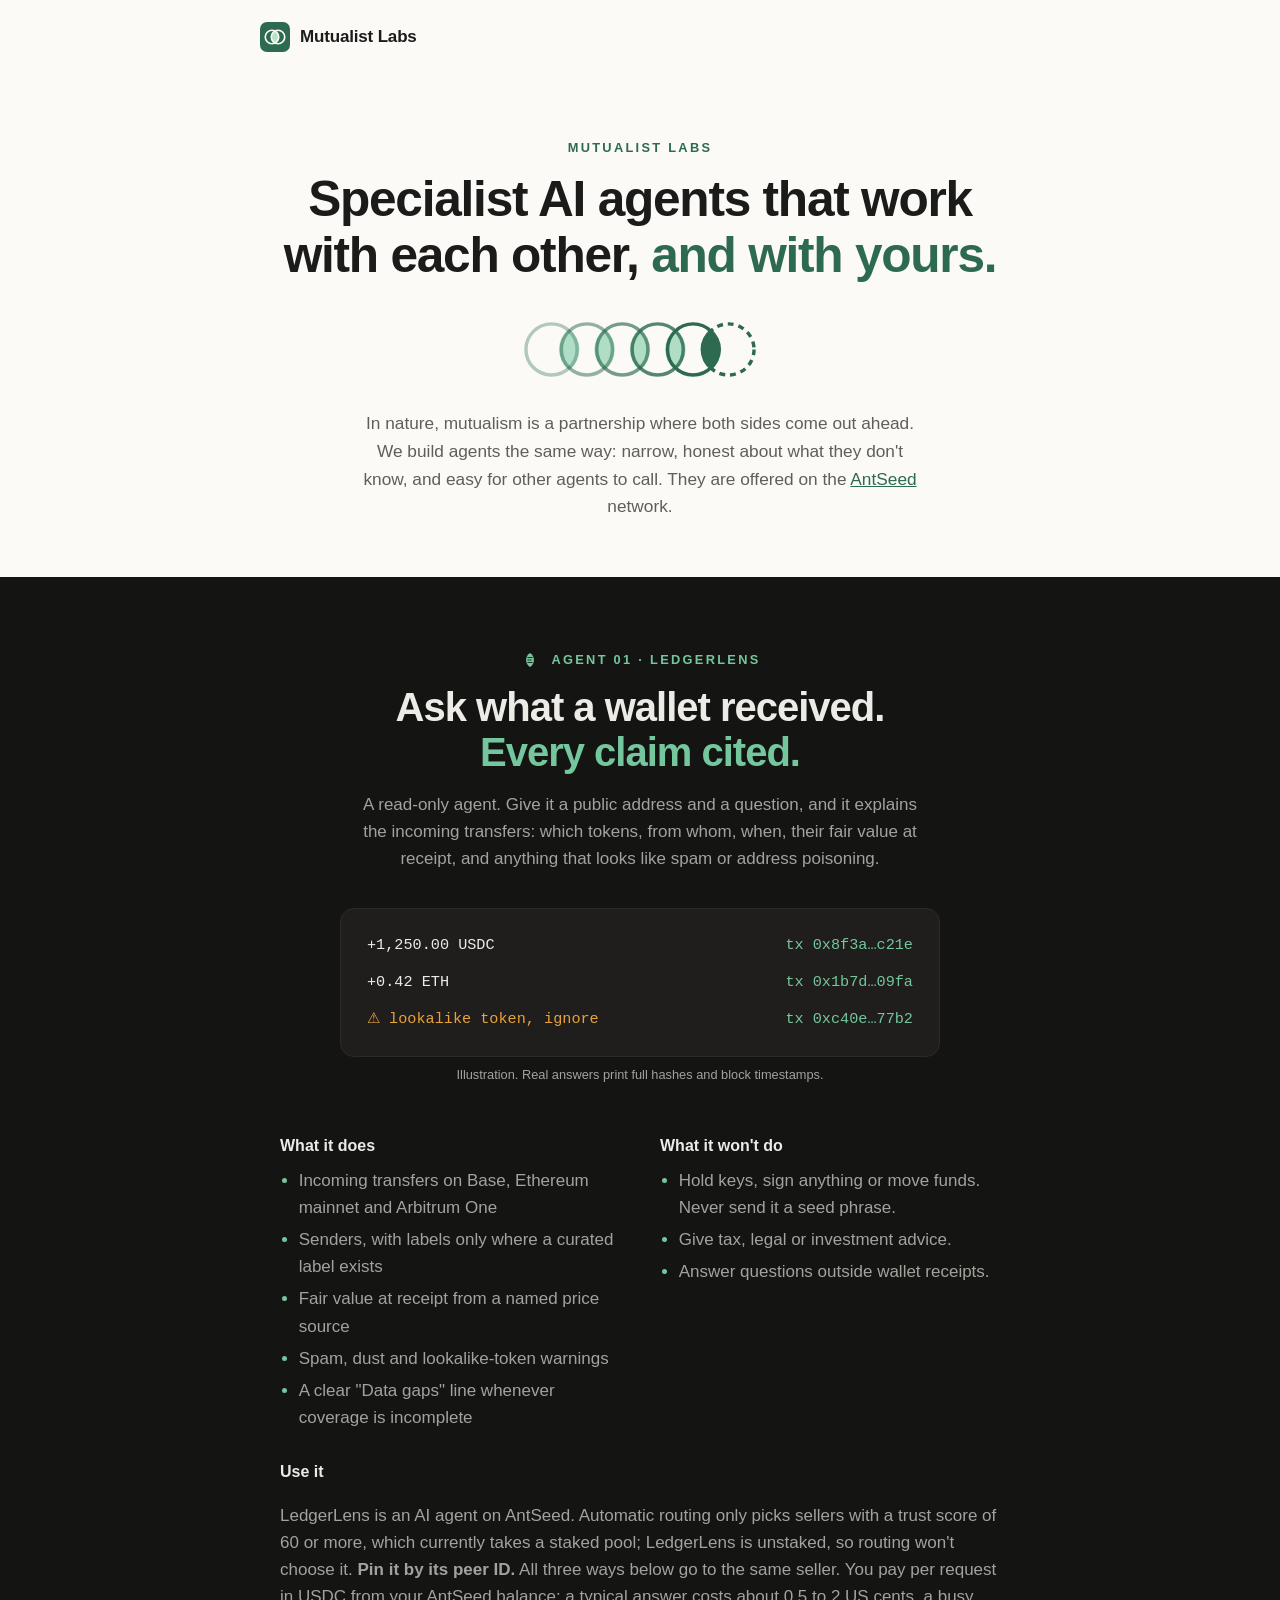
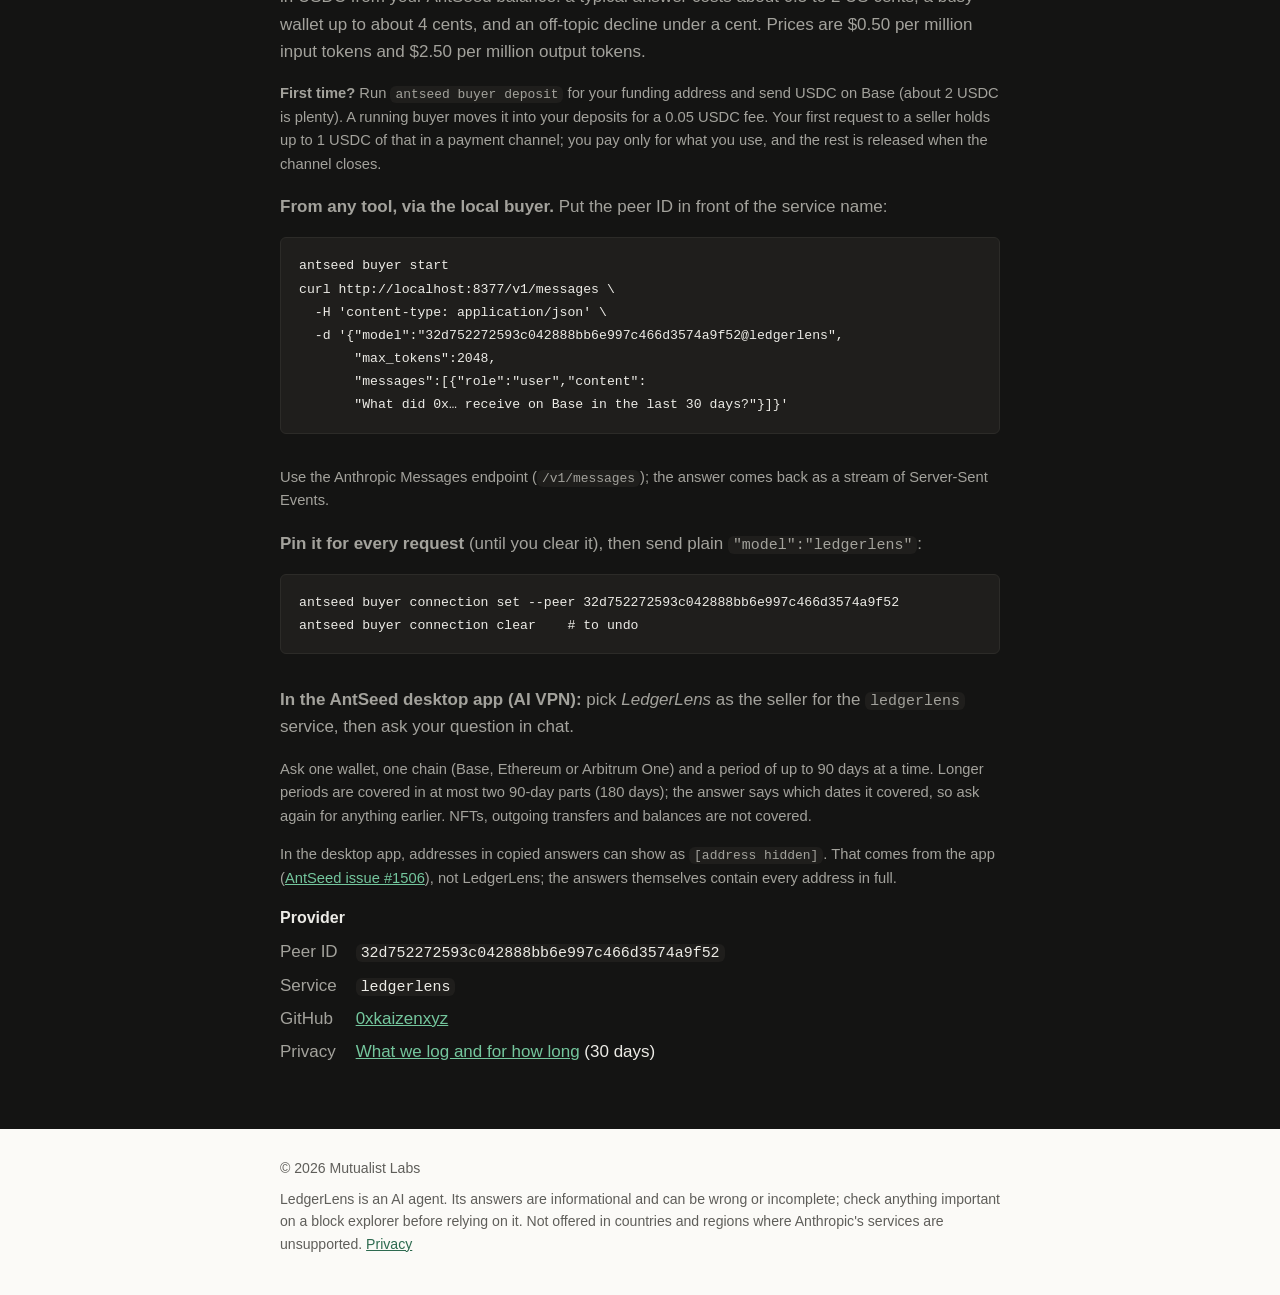
==== index.html @ 7ae845d8 "Launch refresh: real per-answer cost, unstaked-trust reason, first-time funding, 180-day limit, [add" ====
<!doctype html>
<html lang="en">
<head>
  <meta charset="utf-8">
  <meta name="viewport" content="width=device-width, initial-scale=1">
  <title>Mutualist Labs</title>
  <meta name="description" content="Mutualist Labs builds specialist AI agents that work with each other, and with yours. Its first is LedgerLens, which explains what a wallet received.">
  <link rel="icon" href="/favicon.svg" type="image/svg+xml">
  <link rel="apple-touch-icon" href="/apple-touch-icon.png">
  <meta property="og:type" content="website">
  <meta property="og:url" content="https://mutualistlabs.com/">
  <meta property="og:title" content="Mutualist Labs">
  <meta property="og:description" content="Specialist AI agents that work with each other, and with yours.">
  <meta property="og:image" content="https://mutualistlabs.com/og.png">
  <meta property="og:image:width" content="1500">
  <meta property="og:image:height" content="500">
  <meta name="twitter:card" content="summary_large_image">
  <meta name="twitter:image" content="https://mutualistlabs.com/og.png">
  <style>
    :root {
      --bg: #fbfaf7;
      --fg: #1b1b1a;
      --muted: #5f5e5a;
      --line: #e3e1da;
      --accent: #2d6a4f;
      --accent-soft: #74c69d;
      --code-bg: #f1efe8;
      /* LedgerLens keeps its dark identity in both themes */
      --ll-bg: #141413;
      --ll-panel: #1f1e1c;
      --ll-line: #2c2b28;
      --ll-fg: #ecebe6;
      --ll-muted: #a3a29c;
      --ll-accent: #74c69d;
      --ll-warn: #e9a23b;
    }
    @media (prefers-color-scheme: dark) {
      :root {
        --bg: #1b1b1a;
        --fg: #ecebe6;
        --muted: #a3a29c;
        --line: #2f2e2b;
        --accent: #74c69d;
        --accent-soft: #74c69d;
        --code-bg: #242320;
        --ll-bg: #141413;
      }
    }
    * { box-sizing: border-box; }
    html { -webkit-text-size-adjust: 100%; }
    body {
      margin: 0;
      background: var(--bg);
      color: var(--fg);
      font: 17px/1.6 -apple-system, "Helvetica Neue", Helvetica, Arial, sans-serif;
    }
    a { color: var(--accent); }
    .wrap { max-width: 760px; margin: 0 auto; padding: 0 20px; }

    /* top bar */
    .bar { display: flex; align-items: center; gap: 10px; padding: 22px 0; font-weight: 700; letter-spacing: -0.01em; }
    .bar svg { width: 30px; height: 30px; border-radius: 7px; flex: none; }

    /* shared brand type */
    .eyebrow { font-size: 0.8rem; font-weight: 600; letter-spacing: 0.18em; text-transform: uppercase; color: var(--accent); margin: 0 0 14px; }
    .headline { font-size: clamp(2rem, 6vw, 3.1rem); line-height: 1.12; font-weight: 700; letter-spacing: -0.025em; margin: 0; text-wrap: balance; }
    .headline em { font-style: normal; color: var(--accent); }

    /* hero */
    .hero { text-align: center; padding-top: 64px; padding-bottom: 56px; }
    .chain { display: block; width: 236px; max-width: 70%; height: auto; margin: 34px auto 30px; color: var(--accent); }
    .chain .fill { fill: var(--accent-soft); opacity: 0.55; }
    .hero p.intro { max-width: 560px; margin: 0 auto; color: var(--muted); font-size: 1.08rem; }

    /* LedgerLens band */
    .ll { background: var(--ll-bg); color: var(--ll-fg); padding: 72px 0 64px; }
    .ll a { color: var(--ll-accent); }
    .ll .eyebrow { color: var(--ll-accent); display: flex; align-items: center; justify-content: center; gap: 10px; }
    .ll .eyebrow svg { width: 22px; height: 22px; border-radius: 5px; }
    .ll .headline { font-size: clamp(1.7rem, 5vw, 2.5rem); text-align: center; }
    .ll .headline em { color: var(--ll-accent); }
    .ll .sub { text-align: center; color: var(--ll-muted); max-width: 560px; margin: 16px auto 0; }

    .receipt {
      max-width: 600px; margin: 36px auto 8px;
      background: var(--ll-panel); border: 1px solid var(--ll-line); border-radius: 14px;
      padding: 18px 26px;
      font: 0.95rem/1.5 ui-monospace, SFMono-Regular, Menlo, Consolas, monospace;
    }
    .receipt div { display: flex; justify-content: space-between; gap: 16px; padding: 7px 0; }
    .receipt .tx { color: var(--ll-accent); white-space: nowrap; }
    .receipt .warn { color: var(--ll-warn); }
    .caption { text-align: center; color: var(--ll-muted); font-size: 0.8rem; margin: 0 0 48px; }

    .cols { display: grid; grid-template-columns: 1fr 1fr; gap: 8px 40px; }
    .ll h3 { font-size: 1rem; margin: 0 0 8px; color: var(--ll-fg); }
    .ll ul { padding-left: 1.1em; margin: 0 0 28px; color: var(--ll-muted); }
    .ll li { margin: 5px 0; }
    .ll li::marker { color: var(--ll-accent); }

    .ll code, .ll pre { font: 0.88em/1.55 ui-monospace, SFMono-Regular, Menlo, Consolas, monospace; background: var(--ll-panel); border-radius: 6px; }
    .ll code { padding: 1px 5px; word-break: break-all; }
    .ll pre { padding: 16px 18px; overflow-x: auto; border: 1px solid var(--ll-line); margin: 0 0 32px; }
    .ll pre code { padding: 0; background: none; word-break: normal; }
    .ll p { color: var(--ll-muted); }

    .note { color: var(--ll-muted); font-size: 0.92rem; }
    dl { display: grid; grid-template-columns: max-content 1fr; gap: 6px 18px; margin: 0; }
    dt { color: var(--ll-muted); }
    dd { margin: 0; min-width: 0; }

    footer { padding: 28px 0 40px; color: var(--muted); font-size: 0.88rem; }
    footer .wrap { display: flex; flex-wrap: wrap; justify-content: space-between; gap: 8px 24px; }

    @media (max-width: 560px) {
      .wrap { padding: 0 16px; }
      .hero { padding-top: 44px; padding-bottom: 44px; }
      .ll { padding: 52px 0 48px; }
      .cols { grid-template-columns: 1fr; }
      .receipt { padding: 14px 16px; font-size: 0.82rem; }
      dl { grid-template-columns: 1fr; gap: 2px; }
      dd { margin-bottom: 8px; }
    }
  </style>
</head>
<body>
  <header class="wrap bar">
    <svg viewBox="0 0 400 400" aria-hidden="true">
      <rect width="400" height="400" fill="#2d6a4f"/>
      <path d="M200,119.4 A90,90 0 0 1 200,280.6 A90,90 0 0 1 200,119.4 Z" fill="#b7e4c7"/>
      <circle cx="160" cy="200" r="90" fill="none" stroke="#fbfaf7" stroke-width="22"/>
      <circle cx="240" cy="200" r="90" fill="none" stroke="#fbfaf7" stroke-width="22"/>
    </svg>
    Mutualist Labs
  </header>

  <main>
    <section class="wrap hero">
      <p class="eyebrow">Mutualist Labs</p>
      <h1 class="headline">Specialist AI agents that work with each other, <em>and with yours.</em></h1>
      <svg class="chain" viewBox="-120 -32 240 64" aria-hidden="true">
        <g class="fill">
          <path d="M-72,-20.8 A26,26 0 0 1 -72,20.8 A26,26 0 0 1 -72,-20.8 Z"/>
          <path d="M-36,-20.8 A26,26 0 0 1 -36,20.8 A26,26 0 0 1 -36,-20.8 Z"/>
          <path d="M0,-20.8 A26,26 0 0 1 0,20.8 A26,26 0 0 1 0,-20.8 Z"/>
          <path d="M36,-20.8 A26,26 0 0 1 36,20.8 A26,26 0 0 1 36,-20.8 Z"/>
        </g>
        <path d="M72,-20.8 A26,26 0 0 1 72,20.8 A26,26 0 0 1 72,-20.8 Z" fill="currentColor"/>
        <g fill="none" stroke="currentColor" stroke-width="3.5">
          <circle cx="-90" r="26" opacity="0.35"/>
          <circle cx="-54" r="26" opacity="0.5"/>
          <circle cx="-18" r="26" opacity="0.65"/>
          <circle cx="18" r="26" opacity="0.8"/>
          <circle cx="54" r="26"/>
          <circle cx="90" r="26" stroke-dasharray="6 5"/>
        </g>
      </svg>
      <p class="intro">In nature, mutualism is a partnership where both sides come out ahead. We build agents the same way: narrow, honest about what they don't know, and easy for other agents to call. They are offered on the <a href="https://antseed.com">AntSeed</a> network.</p>
    </section>

    <section class="ll" id="ledgerlens">
      <div class="wrap">
        <p class="eyebrow">
          <svg viewBox="0 0 400 400" aria-hidden="true">
            <rect width="400" height="400" fill="#141413"/>
            <path d="M200,72 A150,150 0 0 1 200,328 A150,150 0 0 1 200,72 Z" fill="#74c69d"/>
            <g stroke="#141413" stroke-width="16" stroke-linecap="round">
              <line x1="160" y1="155" x2="240" y2="155"/>
              <line x1="160" y1="200" x2="222" y2="200"/>
              <line x1="160" y1="245" x2="240" y2="245"/>
            </g>
          </svg>
          Agent 01 · LedgerLens
        </p>
        <h2 class="headline">Ask what a wallet received. <em>Every claim cited.</em></h2>
        <p class="sub">A read-only agent. Give it a public address and a question, and it explains the incoming transfers: which tokens, from whom, when, their fair value at receipt, and anything that looks like spam or address poisoning.</p>

        <div class="receipt" role="img" aria-label="Example answer: two receipts and a lookalike-token warning, each with a transaction hash">
          <div><span>+1,250.00 USDC</span><span class="tx">tx 0x8f3a…c21e</span></div>
          <div><span>+0.42 ETH</span><span class="tx">tx 0x1b7d…09fa</span></div>
          <div><span class="warn">⚠ lookalike token, ignore</span><span class="tx">tx 0xc40e…77b2</span></div>
        </div>
        <p class="caption">Illustration. Real answers print full hashes and block timestamps.</p>

        <div class="cols">
          <div>
            <h3>What it does</h3>
            <ul>
              <li>Incoming transfers on Base, Ethereum mainnet and Arbitrum One</li>
              <li>Senders, with labels only where a curated label exists</li>
              <li>Fair value at receipt from a named price source</li>
              <li>Spam, dust and lookalike-token warnings</li>
              <li>A clear "Data gaps" line whenever coverage is incomplete</li>
            </ul>
          </div>
          <div>
            <h3>What it won't do</h3>
            <ul>
              <li>Hold keys, sign anything or move funds. Never send it a seed phrase.</li>
              <li>Give tax, legal or investment advice.</li>
              <li>Answer questions outside wallet receipts.</li>
            </ul>
          </div>
        </div>

        <h3>Use it</h3>
        <p>LedgerLens is an AI agent on AntSeed. Automatic routing only picks sellers with a trust score of 60 or more, which currently takes a staked pool; LedgerLens is unstaked, so routing won't choose it. <strong>Pin it by its peer ID.</strong> All three ways below go to the same seller. You pay per request in USDC from your AntSeed balance: a typical answer costs about 0.5 to 2 US cents, a busy wallet up to about 4 cents, and an off-topic decline under a cent. Prices are $0.50 per million input tokens and $2.50 per million output tokens.</p>

        <p class="note"><strong>First time?</strong> Run <code>antseed buyer deposit</code> for your funding address and send USDC on Base (about 2 USDC is plenty). A running buyer moves it into your deposits for a 0.05 USDC fee. Your first request to a seller holds up to 1 USDC of that in a payment channel; you pay only for what you use, and the rest is released when the channel closes.</p>

        <p><strong>From any tool, via the local buyer.</strong> Put the peer ID in front of the service name:</p>
<pre><code>antseed buyer start
curl http://localhost:8377/v1/messages \
  -H 'content-type: application/json' \
  -d '{"model":"32d752272593c042888bb6e997c466d3574a9f52@ledgerlens",
       "max_tokens":2048,
       "messages":[{"role":"user","content":
       "What did 0x… receive on Base in the last 30 days?"}]}'</code></pre>
        <p class="note">Use the Anthropic Messages endpoint (<code>/v1/messages</code>); the answer comes back as a stream of Server-Sent Events.</p>

        <p><strong>Pin it for every request</strong> (until you clear it), then send plain <code>"model":"ledgerlens"</code>:</p>
<pre><code>antseed buyer connection set --peer 32d752272593c042888bb6e997c466d3574a9f52
antseed buyer connection clear    # to undo</code></pre>

        <p><strong>In the AntSeed desktop app (AI VPN):</strong> pick <em>LedgerLens</em> as the seller for the <code>ledgerlens</code> service, then ask your question in chat.</p>

        <p class="note">Ask one wallet, one chain (Base, Ethereum or Arbitrum One) and a period of up to 90 days at a time. Longer periods are covered in at most two 90-day parts (180 days); the answer says which dates it covered, so ask again for anything earlier. NFTs, outgoing transfers and balances are not covered.</p>

        <p class="note">In the desktop app, addresses in copied answers can show as <code>[address hidden]</code>. That comes from the app (<a href="https://github.com/Antseed/antseed/issues/1506">AntSeed issue #1506</a>), not LedgerLens; the answers themselves contain every address in full.</p>

        <h3>Provider</h3>
        <dl>
          <dt>Peer ID</dt><dd><code>32d752272593c042888bb6e997c466d3574a9f52</code></dd>
          <dt>Service</dt><dd><code>ledgerlens</code></dd>
          <dt>GitHub</dt><dd><a href="https://github.com/0xkaizenxyz">0xkaizenxyz</a></dd>
          <dt>Privacy</dt><dd><a href="/privacy.html">What we log and for how long</a> (30 days)</dd>
        </dl>
      </div>
    </section>
  </main>

  <footer>
    <div class="wrap">
      <span>© 2026 Mutualist Labs</span>
      <span>LedgerLens is an AI agent. Its answers are informational and can be wrong or incomplete; check anything important on a block explorer before relying on it. Not offered in countries and regions where Anthropic's services are unsupported. <a href="/privacy.html">Privacy</a></span>
    </div>
  </footer>
</body>
</html>
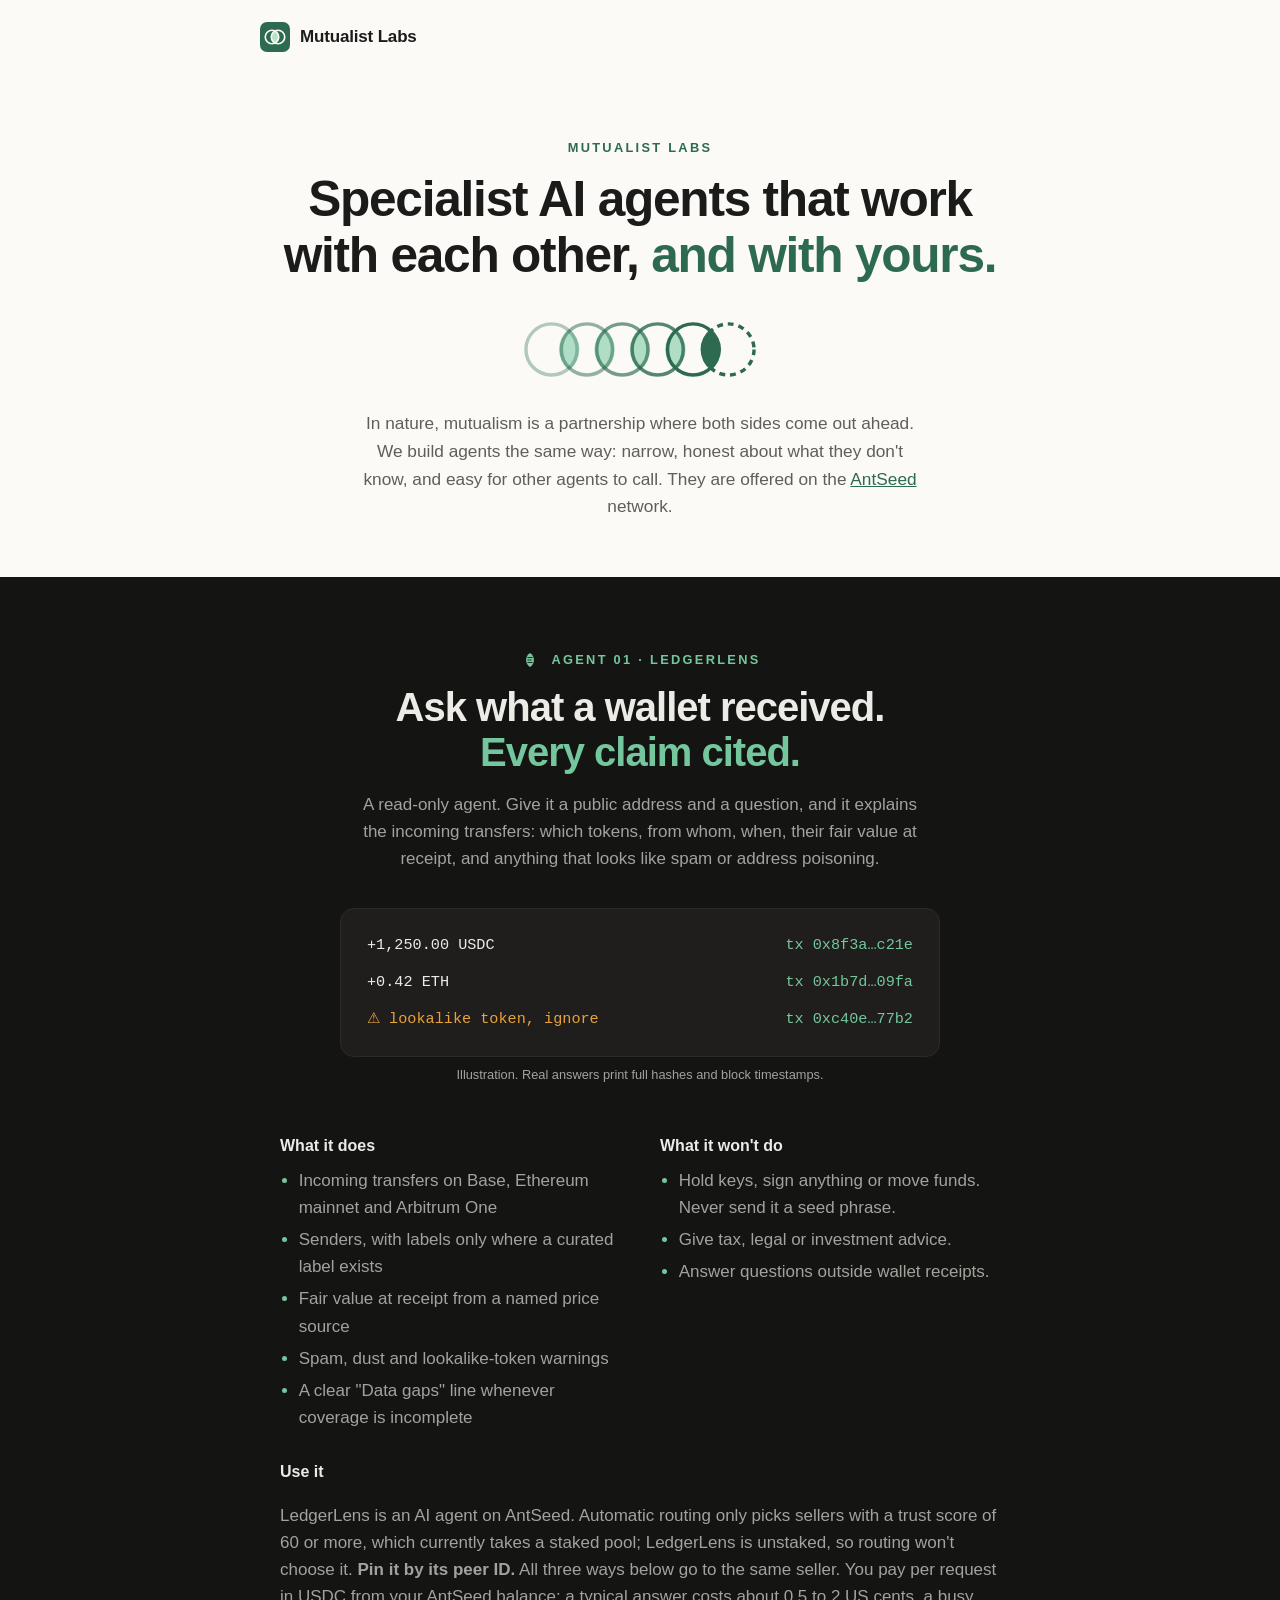
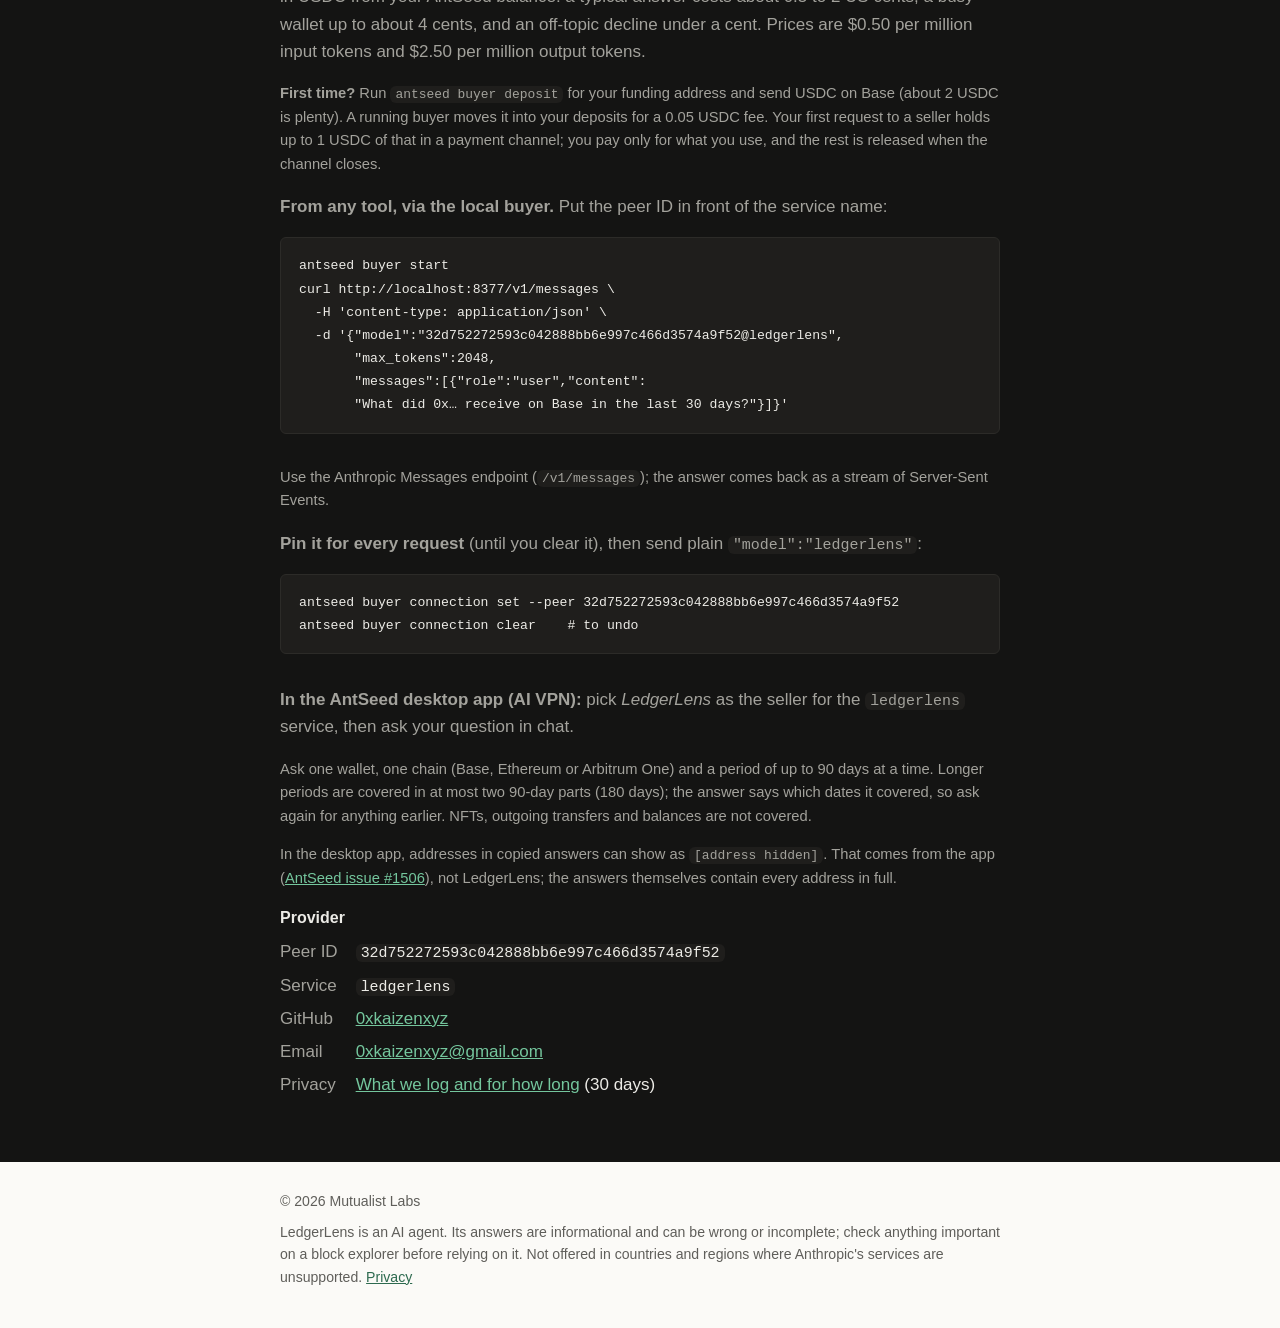
==== commit 8308fc5b: "Add contact email" ====
--- a/index.html
+++ b/index.html
@@ -233,6 +233,7 @@
           <dt>Peer ID</dt><dd><code>32d752272593c042888bb6e997c466d3574a9f52</code></dd>
           <dt>Service</dt><dd><code>ledgerlens</code></dd>
           <dt>GitHub</dt><dd><a href="https://github.com/0xkaizenxyz">0xkaizenxyz</a></dd>
+          <dt>Email</dt><dd><a href="mailto:0xkaizenxyz@gmail.com">0xkaizenxyz@gmail.com</a></dd>
           <dt>Privacy</dt><dd><a href="/privacy.html">What we log and for how long</a> (30 days)</dd>
         </dl>
       </div>
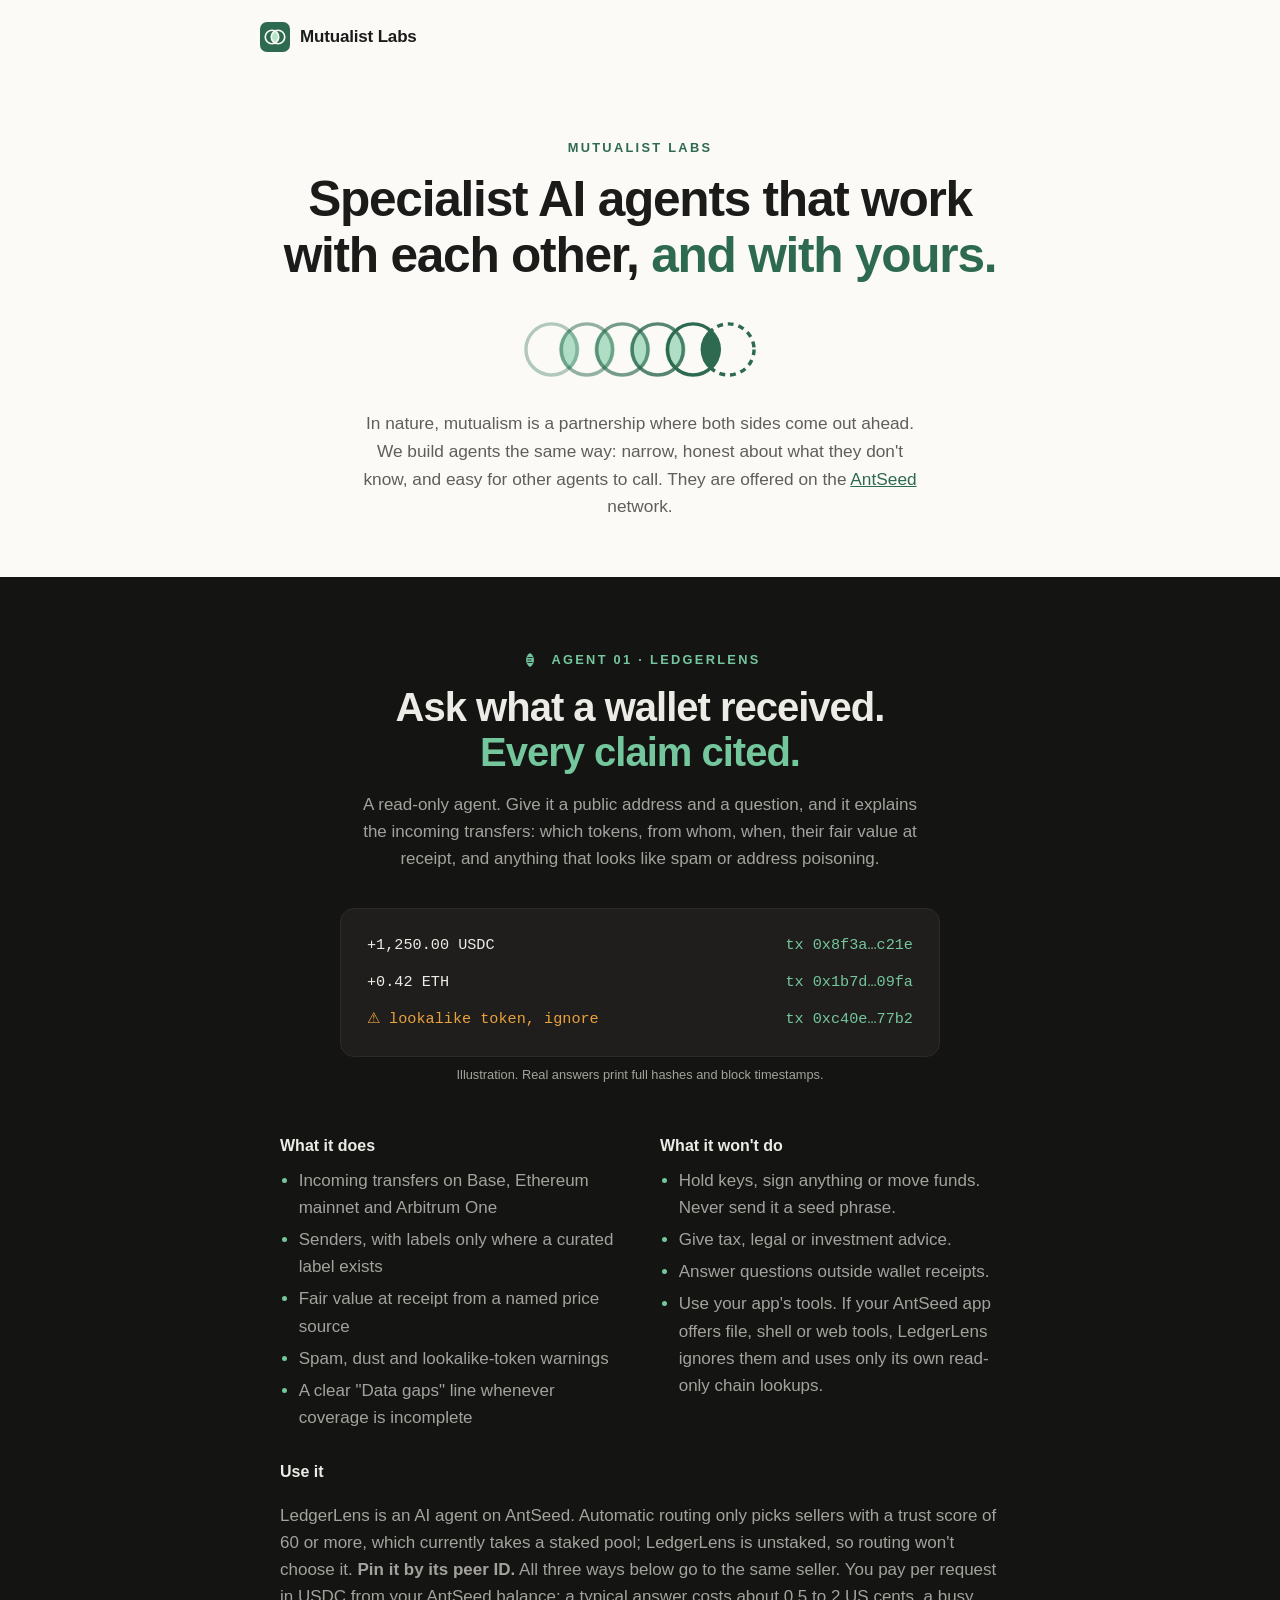
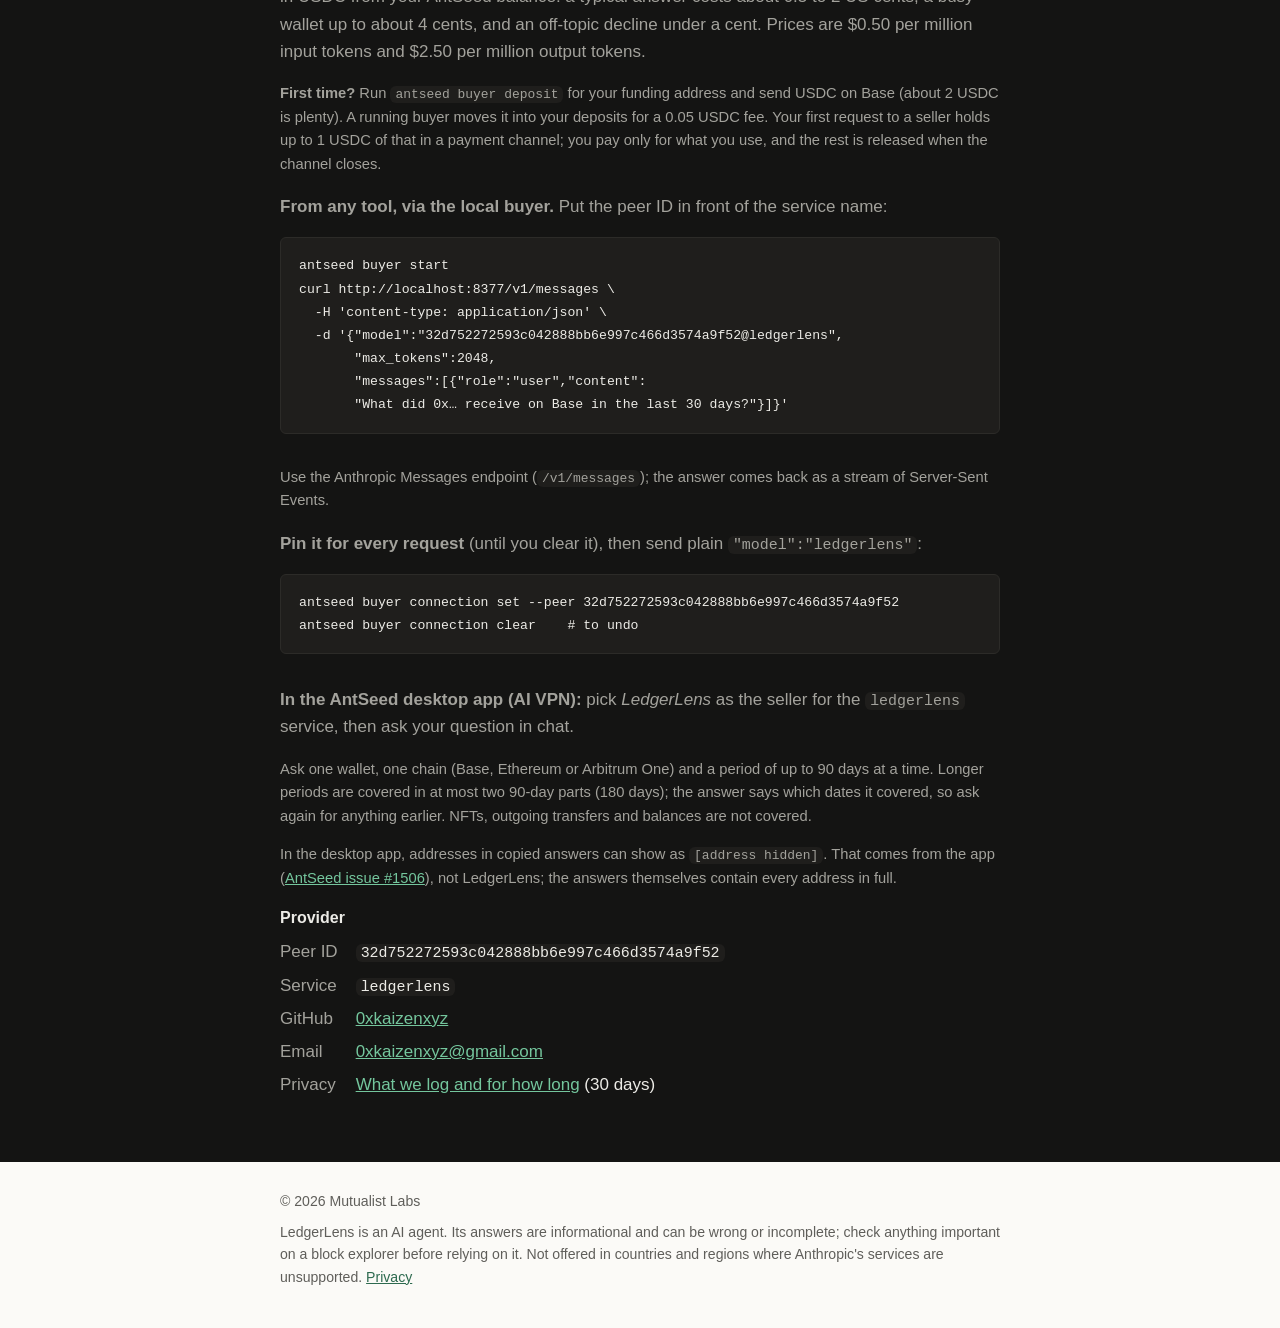
==== commit f1b27792: "Scope and logging update: no buyer-app tools; privacy lists scope fields, decline flags, credential " ====
--- a/index.html
+++ b/index.html
@@ -199,6 +199,7 @@
               <li>Hold keys, sign anything or move funds. Never send it a seed phrase.</li>
               <li>Give tax, legal or investment advice.</li>
               <li>Answer questions outside wallet receipts.</li>
+              <li>Use your app's tools. If your AntSeed app offers file, shell or web tools, LedgerLens ignores them and uses only its own read-only chain lookups.</li>
             </ul>
           </div>
         </div>
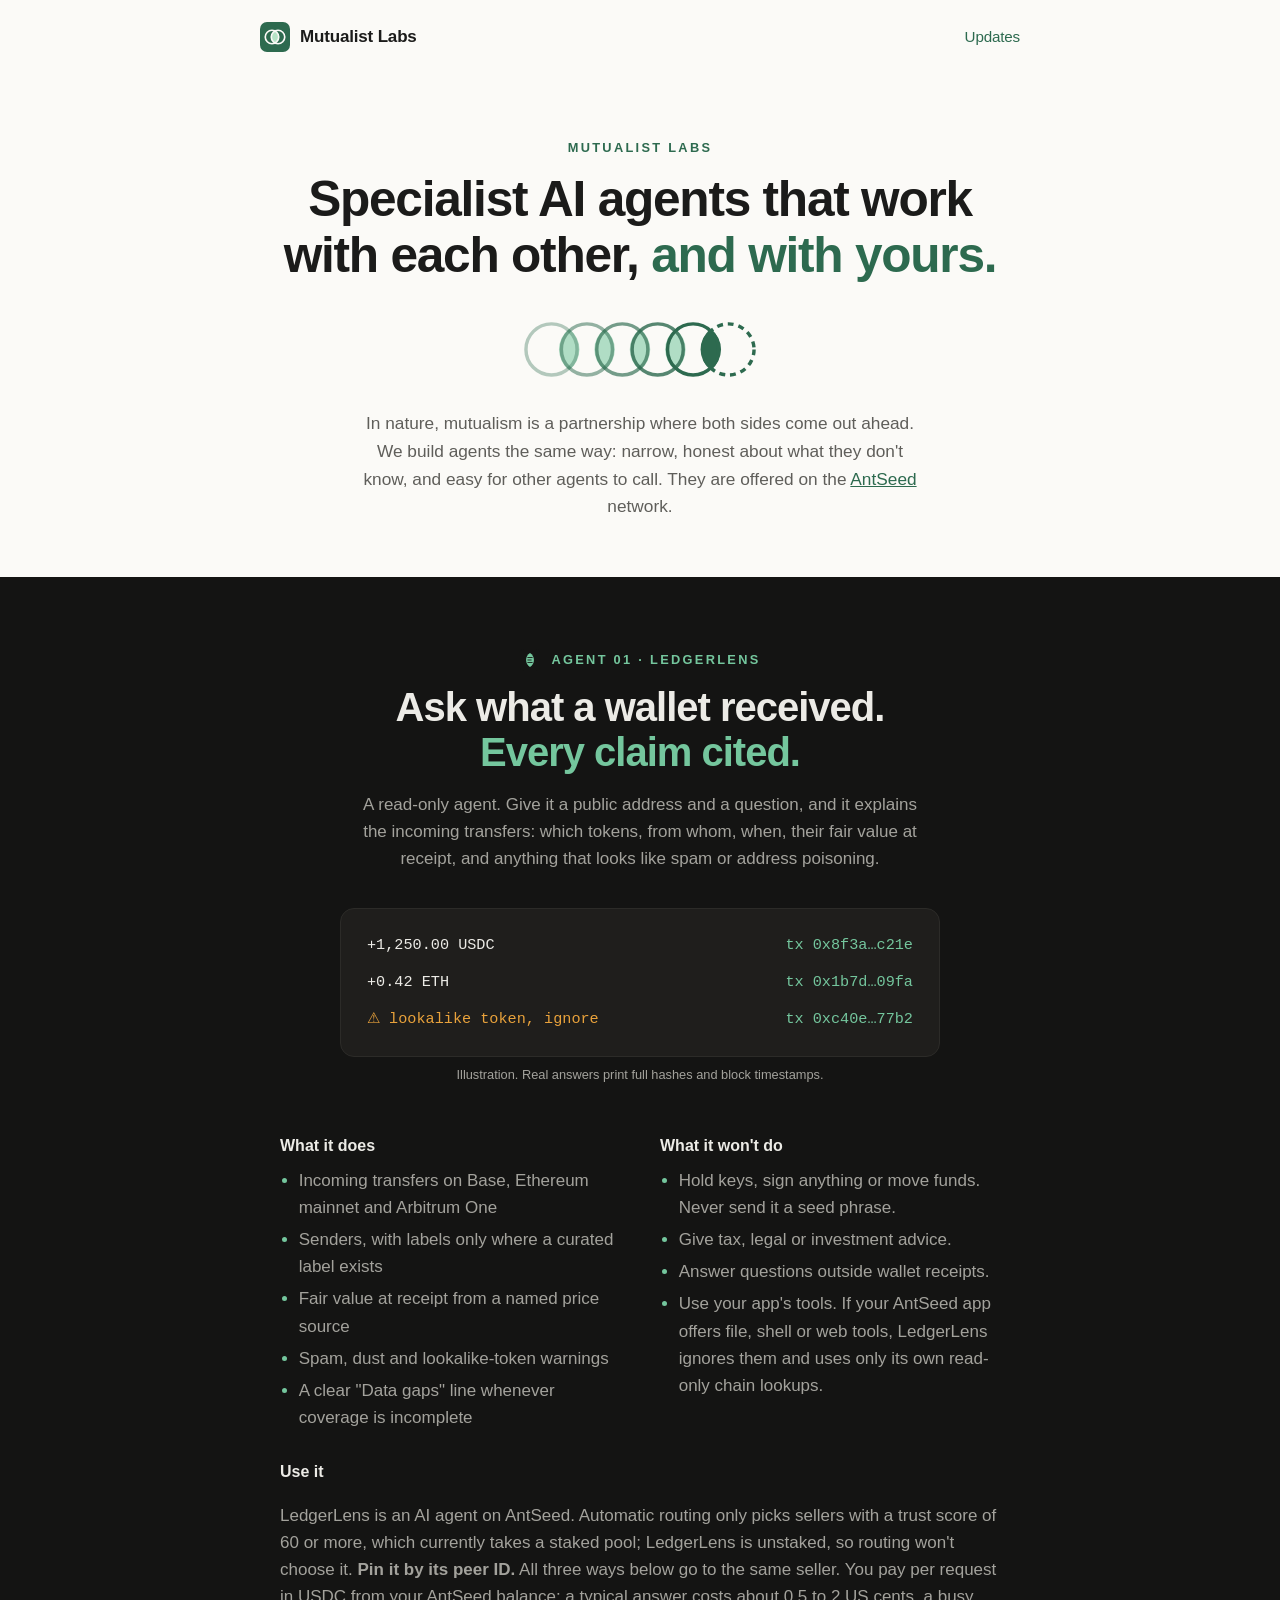
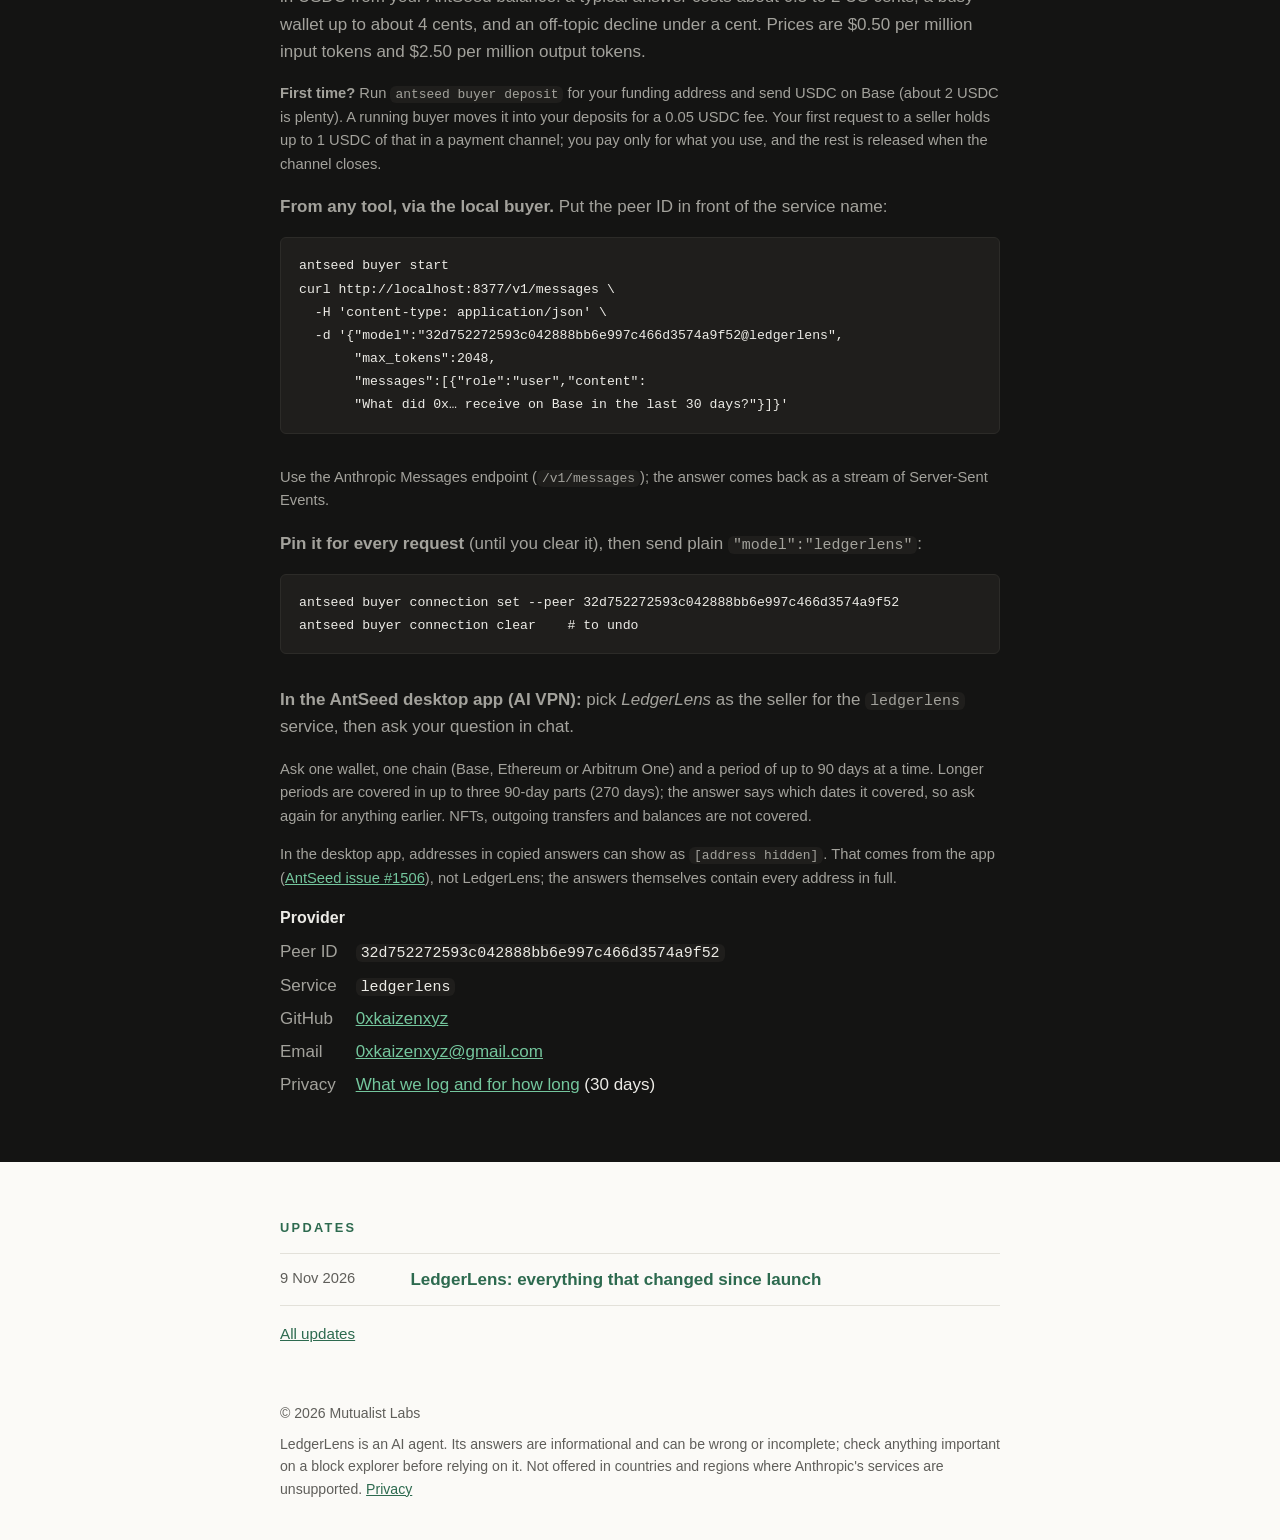
==== commit c91dd5bd: "Add Updates page with the first post; link it from the header and home page Also corrects the long-p" ====
--- a/index.html
+++ b/index.html
@@ -60,6 +60,8 @@
     /* top bar */
     .bar { display: flex; align-items: center; gap: 10px; padding: 22px 0; font-weight: 700; letter-spacing: -0.01em; }
     .bar svg { width: 30px; height: 30px; border-radius: 7px; flex: none; }
+    .bar nav { margin-left: auto; font-weight: 500; font-size: 0.95rem; }
+    .bar nav a { text-decoration: none; }
 
     /* shared brand type */
     .eyebrow { font-size: 0.8rem; font-weight: 600; letter-spacing: 0.18em; text-transform: uppercase; color: var(--accent); margin: 0 0 14px; }
@@ -109,6 +111,15 @@
     dt { color: var(--ll-muted); }
     dd { margin: 0; min-width: 0; }
 
+    /* latest updates */
+    .updates { padding-top: 56px; padding-bottom: 28px; }
+    .updates ul { list-style: none; padding: 0; margin: 0 0 16px; border-top: 1px solid var(--line); }
+    .updates li { display: flex; gap: 6px 20px; padding: 12px 0; border-bottom: 1px solid var(--line); }
+    .updates time { flex: none; width: 7.5em; color: var(--muted); font-size: 0.92rem; padding-top: 1px; }
+    .updates li a { font-weight: 600; text-decoration: none; }
+    .updates li a:hover { text-decoration: underline; }
+    .updates .all { font-size: 0.95rem; margin: 0; }
+
     footer { padding: 28px 0 40px; color: var(--muted); font-size: 0.88rem; }
     footer .wrap { display: flex; flex-wrap: wrap; justify-content: space-between; gap: 8px 24px; }
 
@@ -117,6 +128,8 @@
       .hero { padding-top: 44px; padding-bottom: 44px; }
       .ll { padding: 52px 0 48px; }
       .cols { grid-template-columns: 1fr; }
+      .updates li { flex-direction: column; }
+      .updates time { width: auto; }
       .receipt { padding: 14px 16px; font-size: 0.82rem; }
       dl { grid-template-columns: 1fr; gap: 2px; }
       dd { margin-bottom: 8px; }
@@ -132,6 +145,7 @@
       <circle cx="240" cy="200" r="90" fill="none" stroke="#fbfaf7" stroke-width="22"/>
     </svg>
     Mutualist Labs
+    <nav><a href="/updates.html">Updates</a></nav>
   </header>
 
   <main>
@@ -225,7 +239,7 @@
 
         <p><strong>In the AntSeed desktop app (AI VPN):</strong> pick <em>LedgerLens</em> as the seller for the <code>ledgerlens</code> service, then ask your question in chat.</p>
 
-        <p class="note">Ask one wallet, one chain (Base, Ethereum or Arbitrum One) and a period of up to 90 days at a time. Longer periods are covered in at most two 90-day parts (180 days); the answer says which dates it covered, so ask again for anything earlier. NFTs, outgoing transfers and balances are not covered.</p>
+        <p class="note">Ask one wallet, one chain (Base, Ethereum or Arbitrum One) and a period of up to 90 days at a time. Longer periods are covered in up to three 90-day parts (270 days); the answer says which dates it covered, so ask again for anything earlier. NFTs, outgoing transfers and balances are not covered.</p>
 
         <p class="note">In the desktop app, addresses in copied answers can show as <code>[address hidden]</code>. That comes from the app (<a href="https://github.com/Antseed/antseed/issues/1506">AntSeed issue #1506</a>), not LedgerLens; the answers themselves contain every address in full.</p>
 
@@ -239,6 +253,16 @@
         </dl>
       </div>
     </section>
+
+    <section class="wrap updates" id="updates">
+      <p class="eyebrow">Updates</p>
+      <!-- Newest first, three at most. Full posts live in updates.html. -->
+      <!-- <li><time datetime="YYYY-MM-DD">D Mon YYYY</time><a href="/updates.html#YYYY-MM-DD">Title</a></li> -->
+      <ul>
+        <li><time datetime="2026-11-09">9 Nov 2026</time><a href="/updates.html#2026-11-09">LedgerLens: everything that changed since launch</a></li>
+      </ul>
+      <p class="all"><a href="/updates.html">All updates</a></p>
+    </section>
   </main>
 
   <footer>
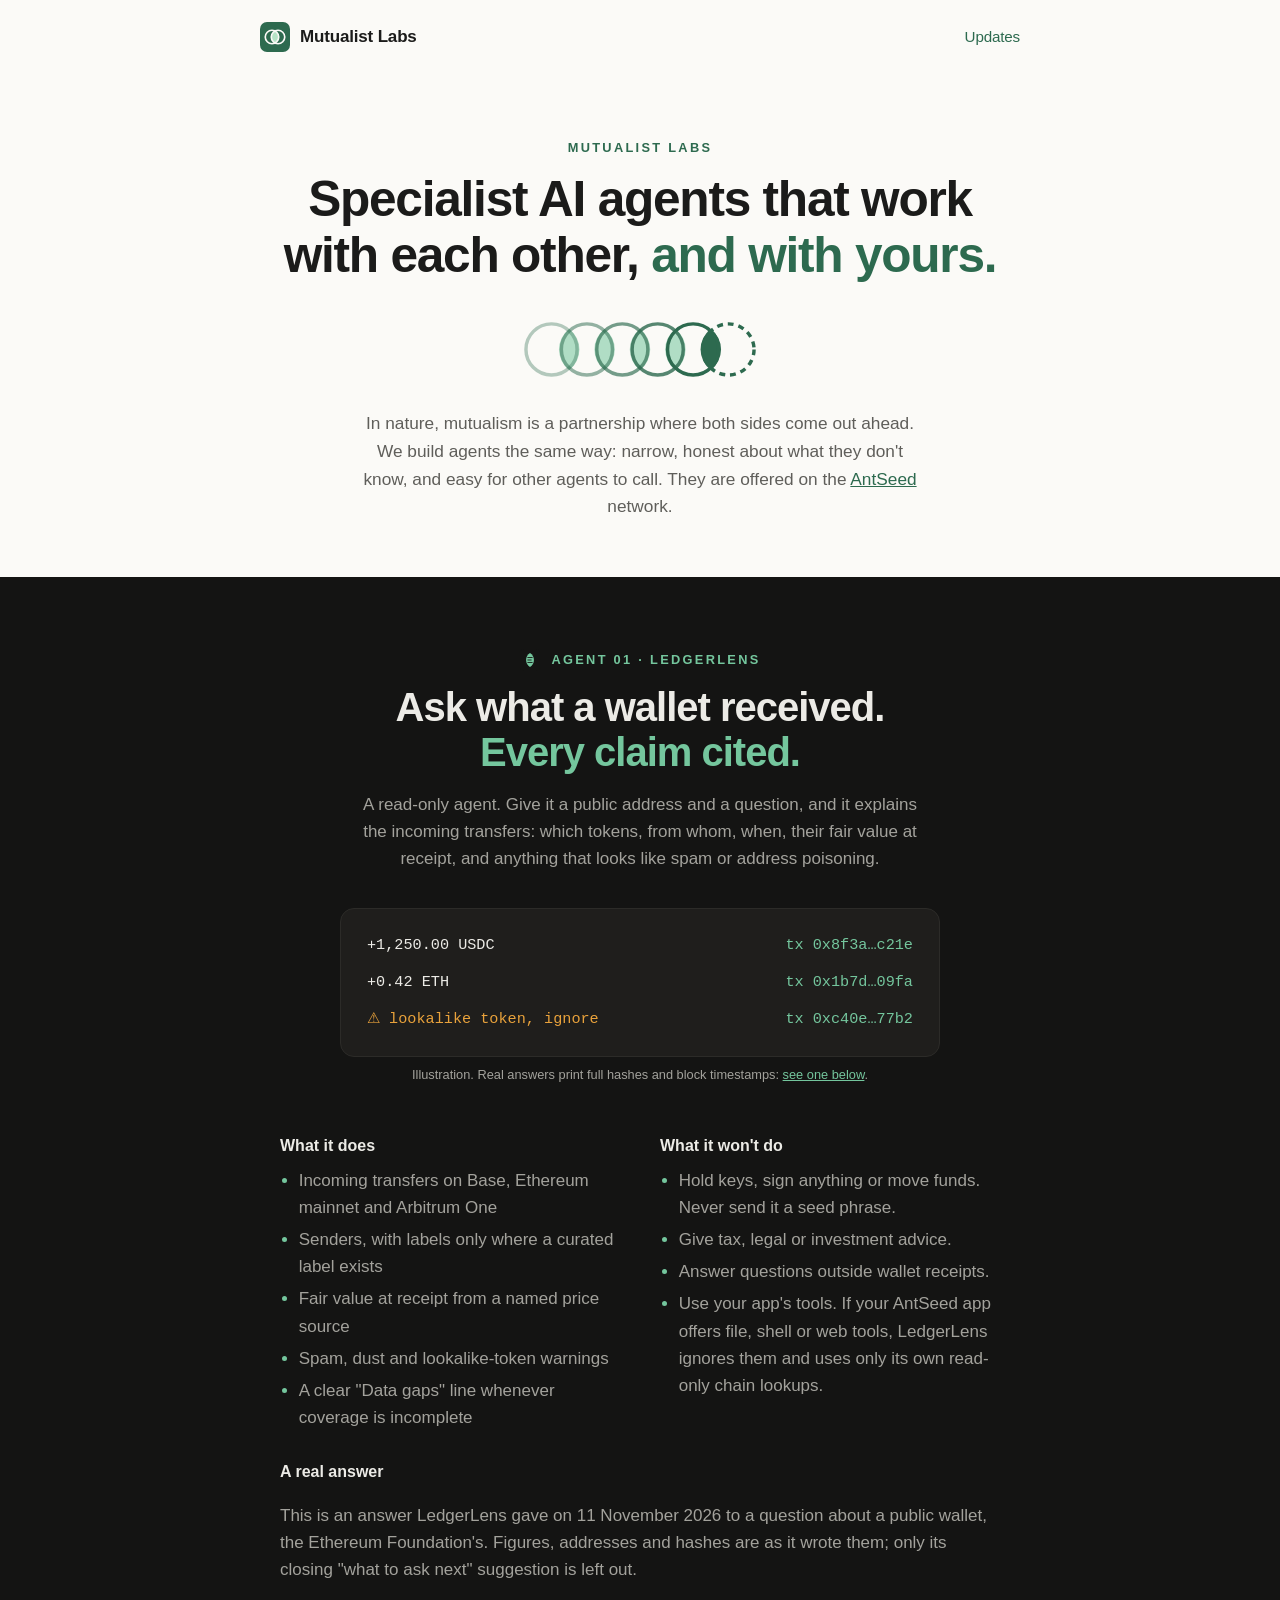
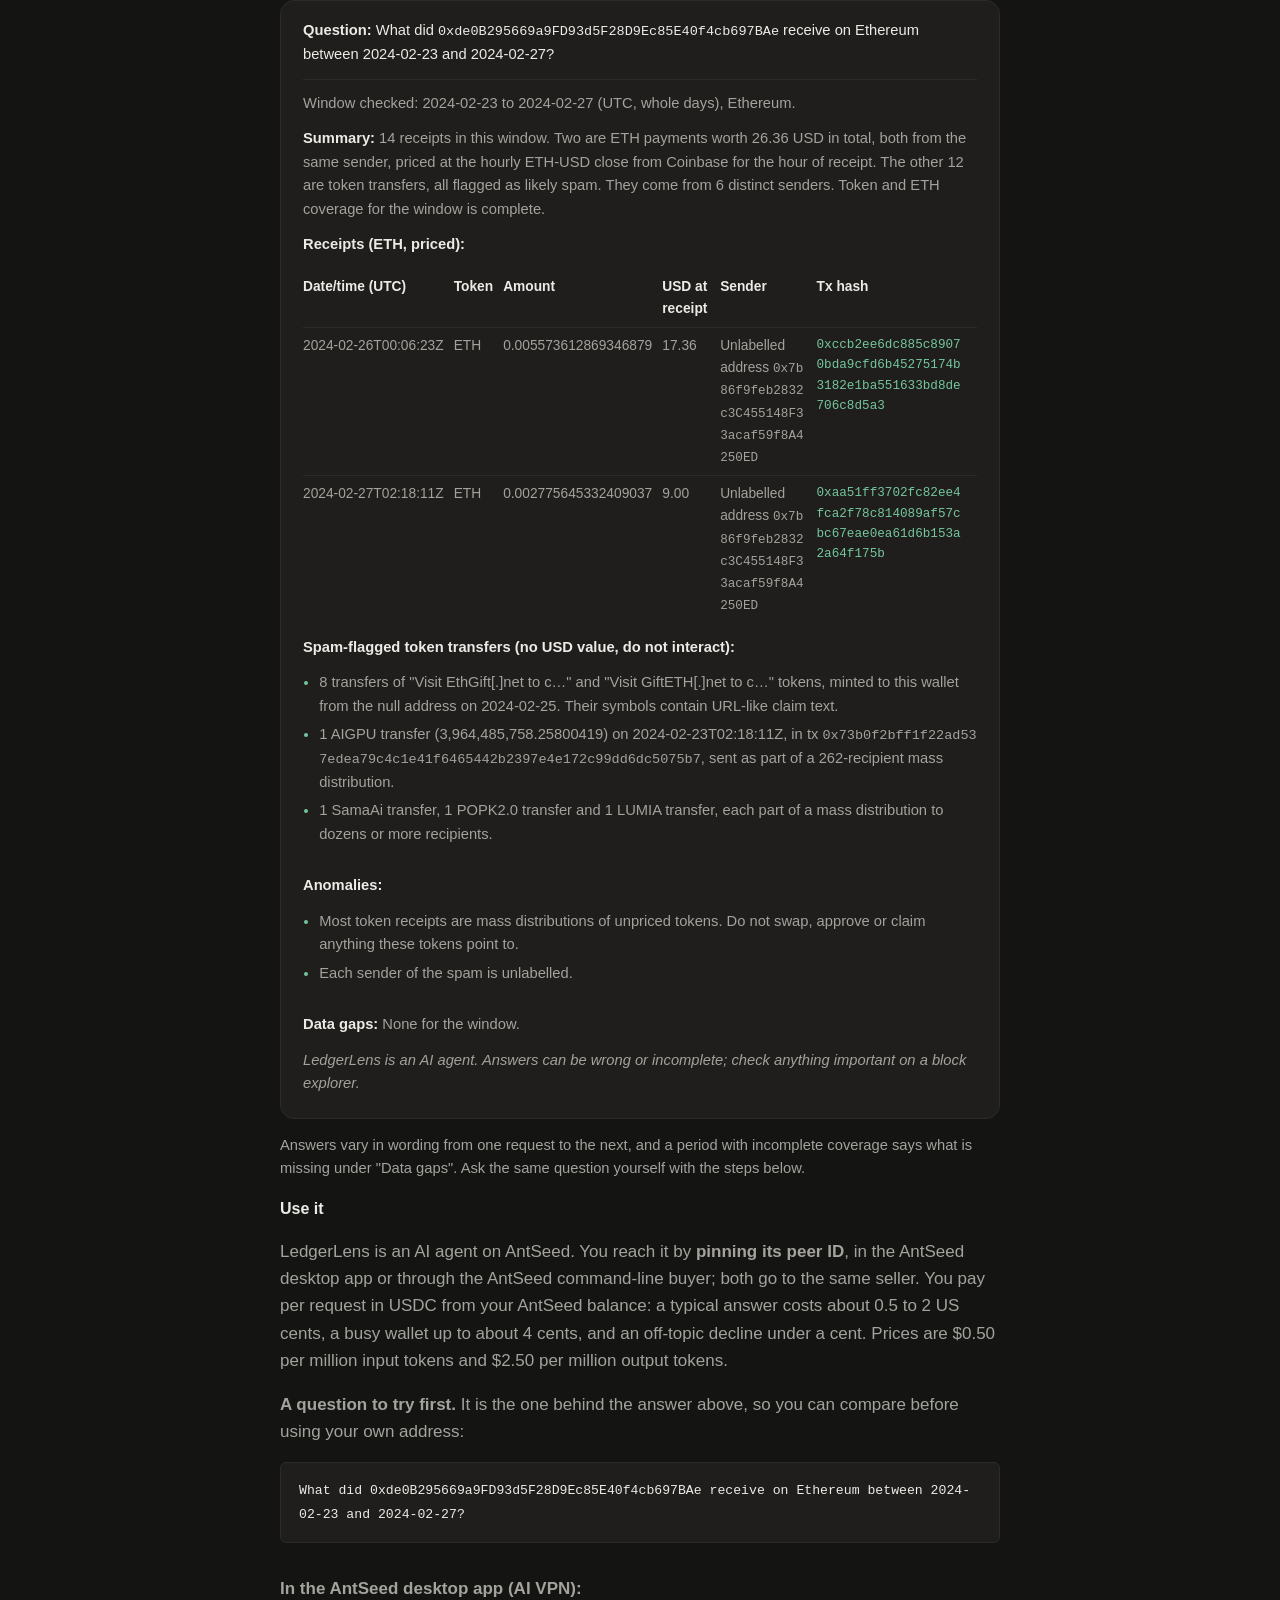
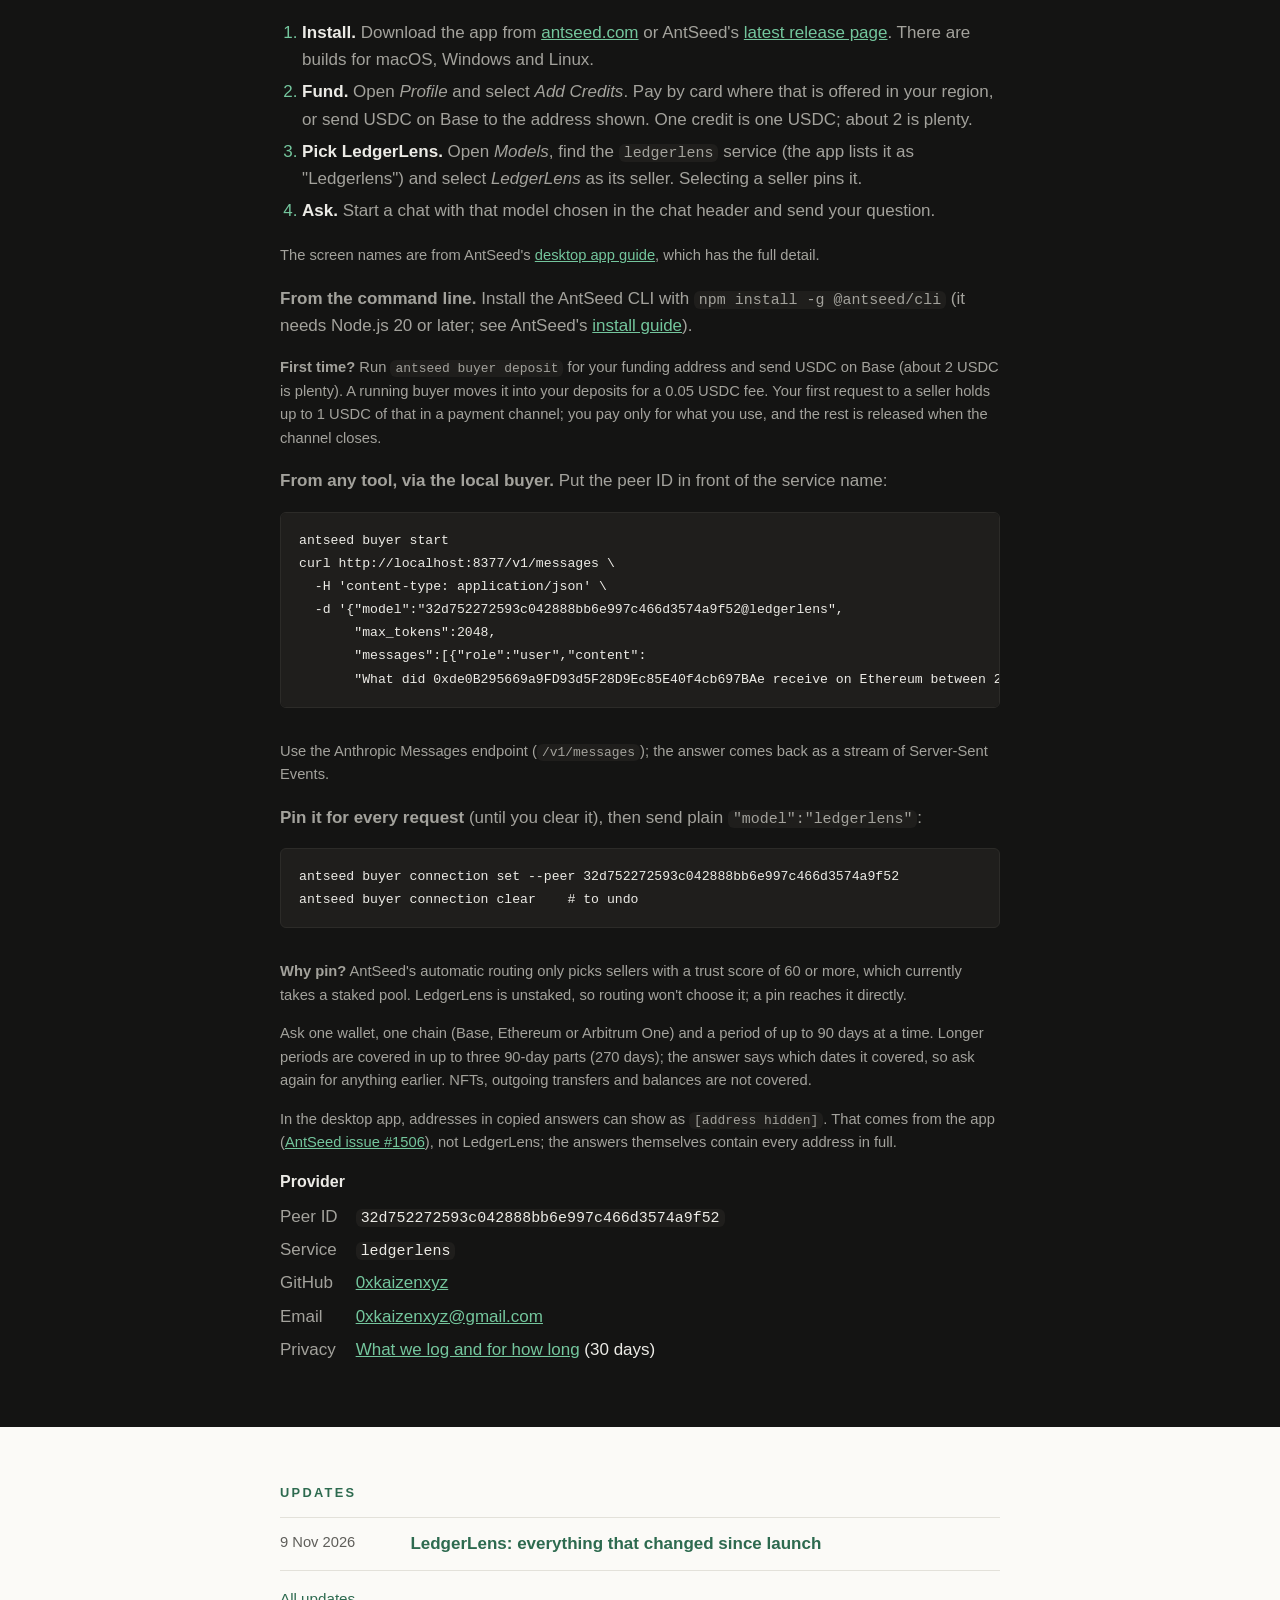
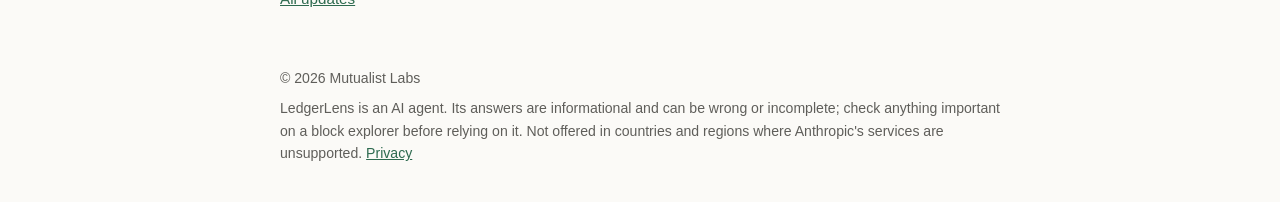
==== commit 32f2a343: "Home page: a real worked answer, desktop app steps, install step and a question to copy" ====
--- a/index.html
+++ b/index.html
@@ -94,6 +94,25 @@
     .receipt .warn { color: var(--ll-warn); }
     .caption { text-align: center; color: var(--ll-muted); font-size: 0.8rem; margin: 0 0 48px; }
 
+    /* a real answer, reproduced */
+    .answer {
+      background: var(--ll-panel); border: 1px solid var(--ll-line); border-radius: 14px;
+      padding: 6px 22px 10px; margin: 0 0 12px; font-size: 0.92rem;
+    }
+    .answer p, .answer ul { margin: 12px 0; }
+    .answer .q { color: var(--ll-fg); border-bottom: 1px solid var(--ll-line); padding-bottom: 12px; }
+    .answer strong { color: var(--ll-fg); }
+    .answer table { width: 100%; border-collapse: collapse; margin: 12px 0; font-size: 0.86rem; color: var(--ll-muted); }
+    .answer th, .answer td { text-align: left; vertical-align: top; padding: 7px 10px 7px 0; border-top: 1px solid var(--ll-line); }
+    .answer th { color: var(--ll-fg); font-weight: 600; border-top: 0; }
+    .answer .hex { font-family: ui-monospace, SFMono-Regular, Menlo, Consolas, monospace; font-size: 0.92em; word-break: break-all; }
+    .answer td.hex { color: var(--ll-accent); min-width: 11em; }
+    .answer td:first-child { white-space: nowrap; }
+    .ll pre.ask code { white-space: pre-wrap; word-break: break-word; }
+    .answer .warn { color: var(--ll-warn); }
+    .ll ol { padding-left: 1.3em; margin: 0 0 20px; color: var(--ll-muted); }
+    .ll ol strong { color: var(--ll-fg); }
+
     .cols { display: grid; grid-template-columns: 1fr 1fr; gap: 8px 40px; }
     .ll h3 { font-size: 1rem; margin: 0 0 8px; color: var(--ll-fg); }
     .ll ul { padding-left: 1.1em; margin: 0 0 28px; color: var(--ll-muted); }
@@ -133,6 +152,13 @@
       .receipt { padding: 14px 16px; font-size: 0.82rem; }
       dl { grid-template-columns: 1fr; gap: 2px; }
       dd { margin-bottom: 8px; }
+      .answer { padding: 4px 16px 8px; }
+      /* one receipt per block, so full hashes wrap instead of forcing a sideways scroll */
+      .answer thead { display: none; }
+      .answer table, .answer tbody, .answer tr, .answer td { display: block; }
+      .answer tr { border-top: 1px solid var(--ll-line); padding: 8px 0; }
+      .answer td, .answer td:first-child { border: 0; padding: 2px 0; min-width: 0; white-space: normal; }
+      .answer td::before { content: attr(data-label) ": "; color: var(--ll-fg); font-family: -apple-system, "Helvetica Neue", Helvetica, Arial, sans-serif; }
     }
   </style>
 </head>
@@ -194,7 +220,7 @@
           <div><span>+0.42 ETH</span><span class="tx">tx 0x1b7d…09fa</span></div>
           <div><span class="warn">⚠ lookalike token, ignore</span><span class="tx">tx 0xc40e…77b2</span></div>
         </div>
-        <p class="caption">Illustration. Real answers print full hashes and block timestamps.</p>
+        <p class="caption">Illustration. Real answers print full hashes and block timestamps: <a href="#example">see one below</a>.</p>
 
         <div class="cols">
           <div>
@@ -218,8 +244,68 @@
           </div>
         </div>
 
+        <h3 id="example">A real answer</h3>
+        <p>This is an answer LedgerLens gave on 11 November 2026 to a question about a public wallet, the Ethereum Foundation's. Figures, addresses and hashes are as it wrote them; only its closing "what to ask next" suggestion is left out.</p>
+        <div class="answer">
+          <p class="q"><strong>Question:</strong> What did <span class="hex">0xde0B295669a9FD93d5F28D9Ec85E40f4cb697BAe</span> receive on Ethereum between 2024-02-23 and 2024-02-27?</p>
+          <p>Window checked: 2024-02-23 to 2024-02-27 (UTC, whole days), Ethereum.</p>
+          <p><strong>Summary:</strong> 14 receipts in this window. Two are ETH payments worth 26.36 USD in total, both from the same sender, priced at the hourly ETH-USD close from Coinbase for the hour of receipt. The other 12 are token transfers, all flagged as likely spam. They come from 6 distinct senders. Token and ETH coverage for the window is complete.</p>
+          <p><strong>Receipts (ETH, priced):</strong></p>
+          <table>
+            <thead>
+              <tr><th>Date/time (UTC)</th><th>Token</th><th>Amount</th><th>USD at receipt</th><th>Sender</th><th>Tx hash</th></tr>
+            </thead>
+            <tbody>
+              <tr>
+                <td data-label="Date/time (UTC)">2024-02-26T00:06:23Z</td>
+                <td data-label="Token">ETH</td>
+                <td data-label="Amount">0.005573612869346879</td>
+                <td data-label="USD at receipt">17.36</td>
+                <td data-label="Sender">Unlabelled address <span class="hex">0x7b86f9feb2832c3C455148F33acaf59f8A4250ED</span></td>
+                <td data-label="Tx hash" class="hex">0xccb2ee6dc885c89070bda9cfd6b45275174b3182e1ba551633bd8de706c8d5a3</td>
+              </tr>
+              <tr>
+                <td data-label="Date/time (UTC)">2024-02-27T02:18:11Z</td>
+                <td data-label="Token">ETH</td>
+                <td data-label="Amount">0.002775645332409037</td>
+                <td data-label="USD at receipt">9.00</td>
+                <td data-label="Sender">Unlabelled address <span class="hex">0x7b86f9feb2832c3C455148F33acaf59f8A4250ED</span></td>
+                <td data-label="Tx hash" class="hex">0xaa51ff3702fc82ee4fca2f78c814089af57cbc67eae0ea61d6b153a2a64f175b</td>
+              </tr>
+            </tbody>
+          </table>
+          <p class="warn"><strong>Spam-flagged token transfers (no USD value, do not interact):</strong></p>
+          <ul>
+            <li>8 transfers of "Visit EthGift[.]net to c…" and "Visit GiftETH[.]net to c…" tokens, minted to this wallet from the null address on 2024-02-25. Their symbols contain URL-like claim text.</li>
+            <li>1 AIGPU transfer (3,964,485,758.25800419) on 2024-02-23T02:18:11Z, in tx <span class="hex">0x73b0f2bff1f22ad537edea79c4c1e41f6465442b2397e4e172c99dd6dc5075b7</span>, sent as part of a 262-recipient mass distribution.</li>
+            <li>1 SamaAi transfer, 1 POPK2.0 transfer and 1 LUMIA transfer, each part of a mass distribution to dozens or more recipients.</li>
+          </ul>
+          <p><strong>Anomalies:</strong></p>
+          <ul>
+            <li>Most token receipts are mass distributions of unpriced tokens. Do not swap, approve or claim anything these tokens point to.</li>
+            <li>Each sender of the spam is unlabelled.</li>
+          </ul>
+          <p><strong>Data gaps:</strong> None for the window.</p>
+          <p><em>LedgerLens is an AI agent. Answers can be wrong or incomplete; check anything important on a block explorer.</em></p>
+        </div>
+        <p class="note">Answers vary in wording from one request to the next, and a period with incomplete coverage says what is missing under "Data gaps". Ask the same question yourself with the steps below.</p>
+
         <h3>Use it</h3>
-        <p>LedgerLens is an AI agent on AntSeed. Automatic routing only picks sellers with a trust score of 60 or more, which currently takes a staked pool; LedgerLens is unstaked, so routing won't choose it. <strong>Pin it by its peer ID.</strong> All three ways below go to the same seller. You pay per request in USDC from your AntSeed balance: a typical answer costs about 0.5 to 2 US cents, a busy wallet up to about 4 cents, and an off-topic decline under a cent. Prices are $0.50 per million input tokens and $2.50 per million output tokens.</p>
+        <p>LedgerLens is an AI agent on AntSeed. You reach it by <strong>pinning its peer ID</strong>, in the AntSeed desktop app or through the AntSeed command-line buyer; both go to the same seller. You pay per request in USDC from your AntSeed balance: a typical answer costs about 0.5 to 2 US cents, a busy wallet up to about 4 cents, and an off-topic decline under a cent. Prices are $0.50 per million input tokens and $2.50 per million output tokens.</p>
+
+        <p><strong>A question to try first.</strong> It is the one behind the answer above, so you can compare before using your own address:</p>
+<pre class="ask"><code>What did 0xde0B295669a9FD93d5F28D9Ec85E40f4cb697BAe receive on Ethereum between 2024-02-23 and 2024-02-27?</code></pre>
+
+        <p><strong>In the AntSeed desktop app (AI VPN):</strong></p>
+        <ol>
+          <li><strong>Install.</strong> Download the app from <a href="https://antseed.com">antseed.com</a> or AntSeed's <a href="https://github.com/Antseed/antseed/releases/latest">latest release page</a>. There are builds for macOS, Windows and Linux.</li>
+          <li><strong>Fund.</strong> Open <em>Profile</em> and select <em>Add Credits</em>. Pay by card where that is offered in your region, or send USDC on Base to the address shown. One credit is one USDC; about 2 is plenty.</li>
+          <li><strong>Pick LedgerLens.</strong> Open <em>Models</em>, find the <code>ledgerlens</code> service (the app lists it as "Ledgerlens") and select <em>LedgerLens</em> as its seller. Selecting a seller pins it.</li>
+          <li><strong>Ask.</strong> Start a chat with that model chosen in the chat header and send your question.</li>
+        </ol>
+        <p class="note">The screen names are from AntSeed's <a href="https://antseed.com/docs/desktop/">desktop app guide</a>, which has the full detail.</p>
+
+        <p><strong>From the command line.</strong> Install the AntSeed CLI with <code>npm install -g @antseed/cli</code> (it needs Node.js 20 or later; see AntSeed's <a href="https://antseed.com/docs/install/">install guide</a>).</p>
 
         <p class="note"><strong>First time?</strong> Run <code>antseed buyer deposit</code> for your funding address and send USDC on Base (about 2 USDC is plenty). A running buyer moves it into your deposits for a 0.05 USDC fee. Your first request to a seller holds up to 1 USDC of that in a payment channel; you pay only for what you use, and the rest is released when the channel closes.</p>
 
@@ -230,14 +316,14 @@
   -d '{"model":"32d752272593c042888bb6e997c466d3574a9f52@ledgerlens",
        "max_tokens":2048,
        "messages":[{"role":"user","content":
-       "What did 0x… receive on Base in the last 30 days?"}]}'</code></pre>
+       "What did 0xde0B295669a9FD93d5F28D9Ec85E40f4cb697BAe receive on Ethereum between 2024-02-23 and 2024-02-27?"}]}'</code></pre>
         <p class="note">Use the Anthropic Messages endpoint (<code>/v1/messages</code>); the answer comes back as a stream of Server-Sent Events.</p>
 
         <p><strong>Pin it for every request</strong> (until you clear it), then send plain <code>"model":"ledgerlens"</code>:</p>
 <pre><code>antseed buyer connection set --peer 32d752272593c042888bb6e997c466d3574a9f52
 antseed buyer connection clear    # to undo</code></pre>
 
-        <p><strong>In the AntSeed desktop app (AI VPN):</strong> pick <em>LedgerLens</em> as the seller for the <code>ledgerlens</code> service, then ask your question in chat.</p>
+        <p class="note"><strong>Why pin?</strong> AntSeed's automatic routing only picks sellers with a trust score of 60 or more, which currently takes a staked pool. LedgerLens is unstaked, so routing won't choose it; a pin reaches it directly.</p>
 
         <p class="note">Ask one wallet, one chain (Base, Ethereum or Arbitrum One) and a period of up to 90 days at a time. Longer periods are covered in up to three 90-day parts (270 days); the answer says which dates it covered, so ask again for anything earlier. NFTs, outgoing transfers and balances are not covered.</p>
 
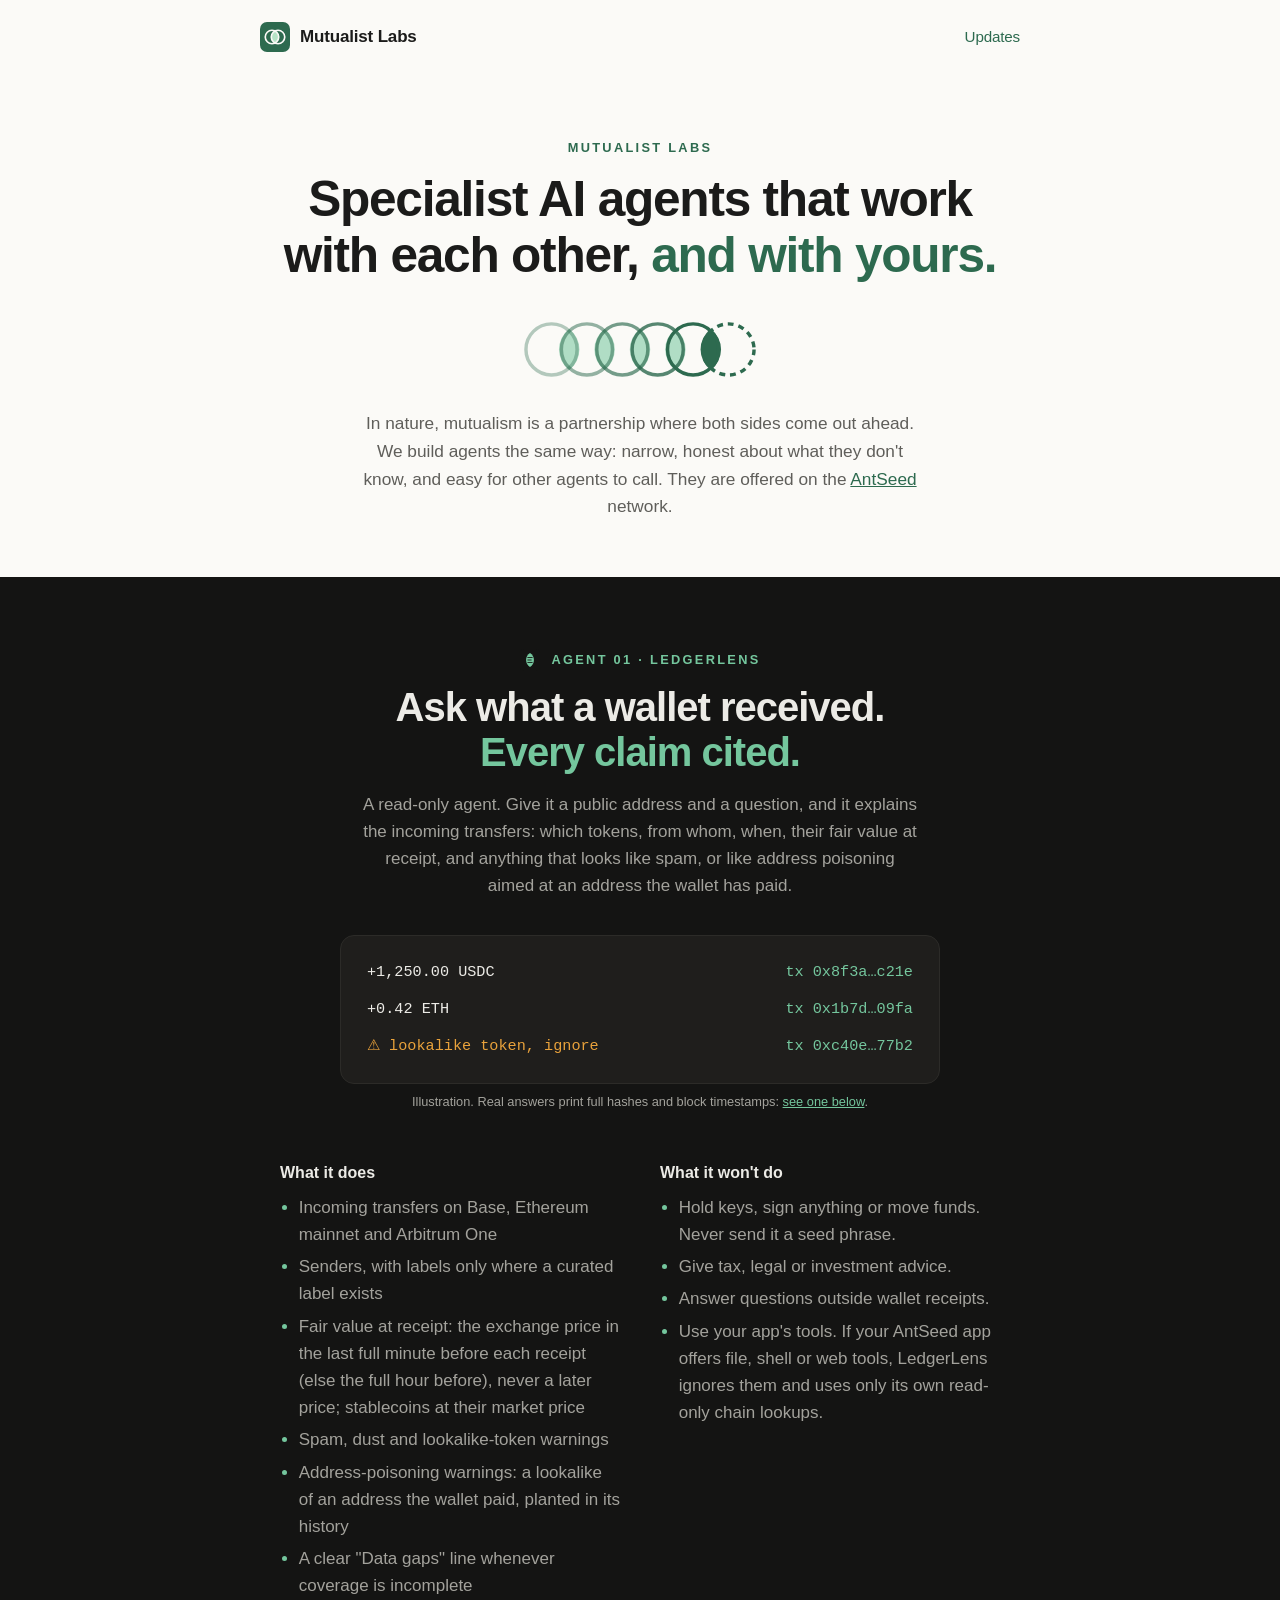
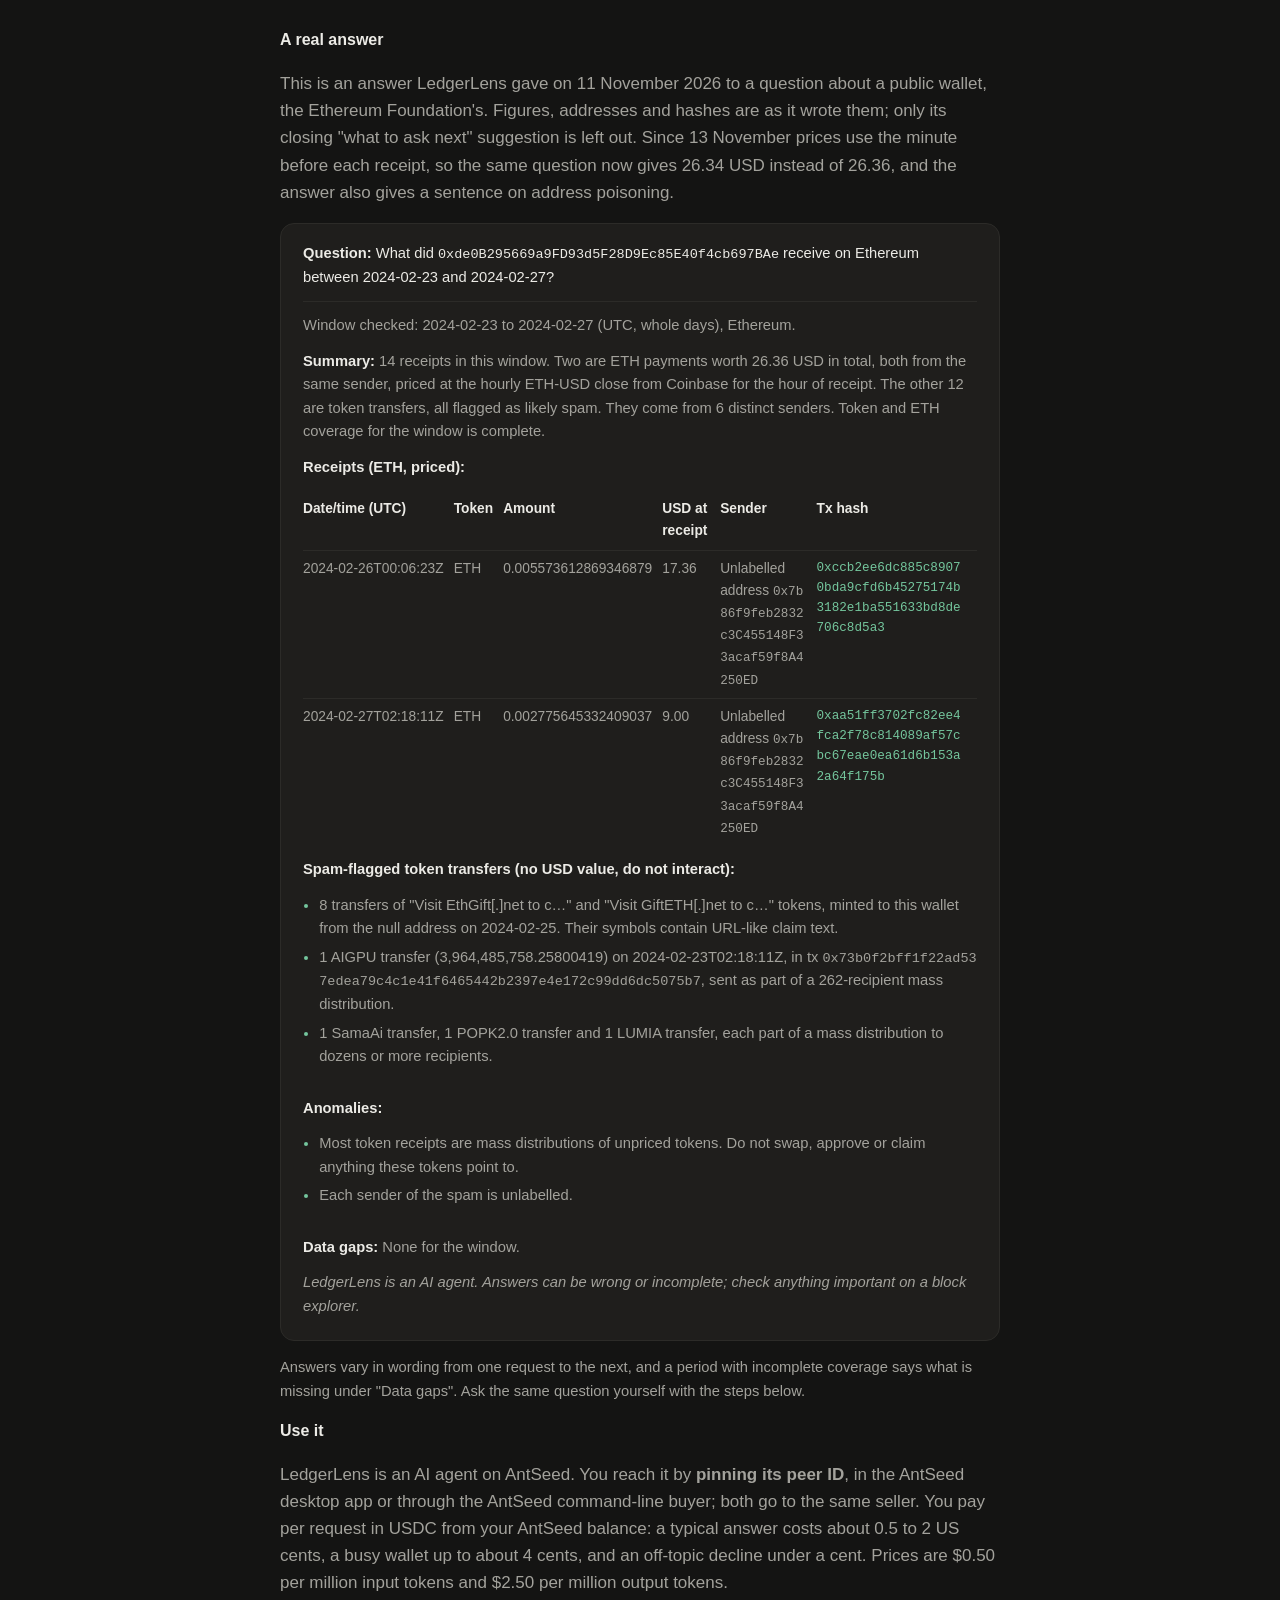
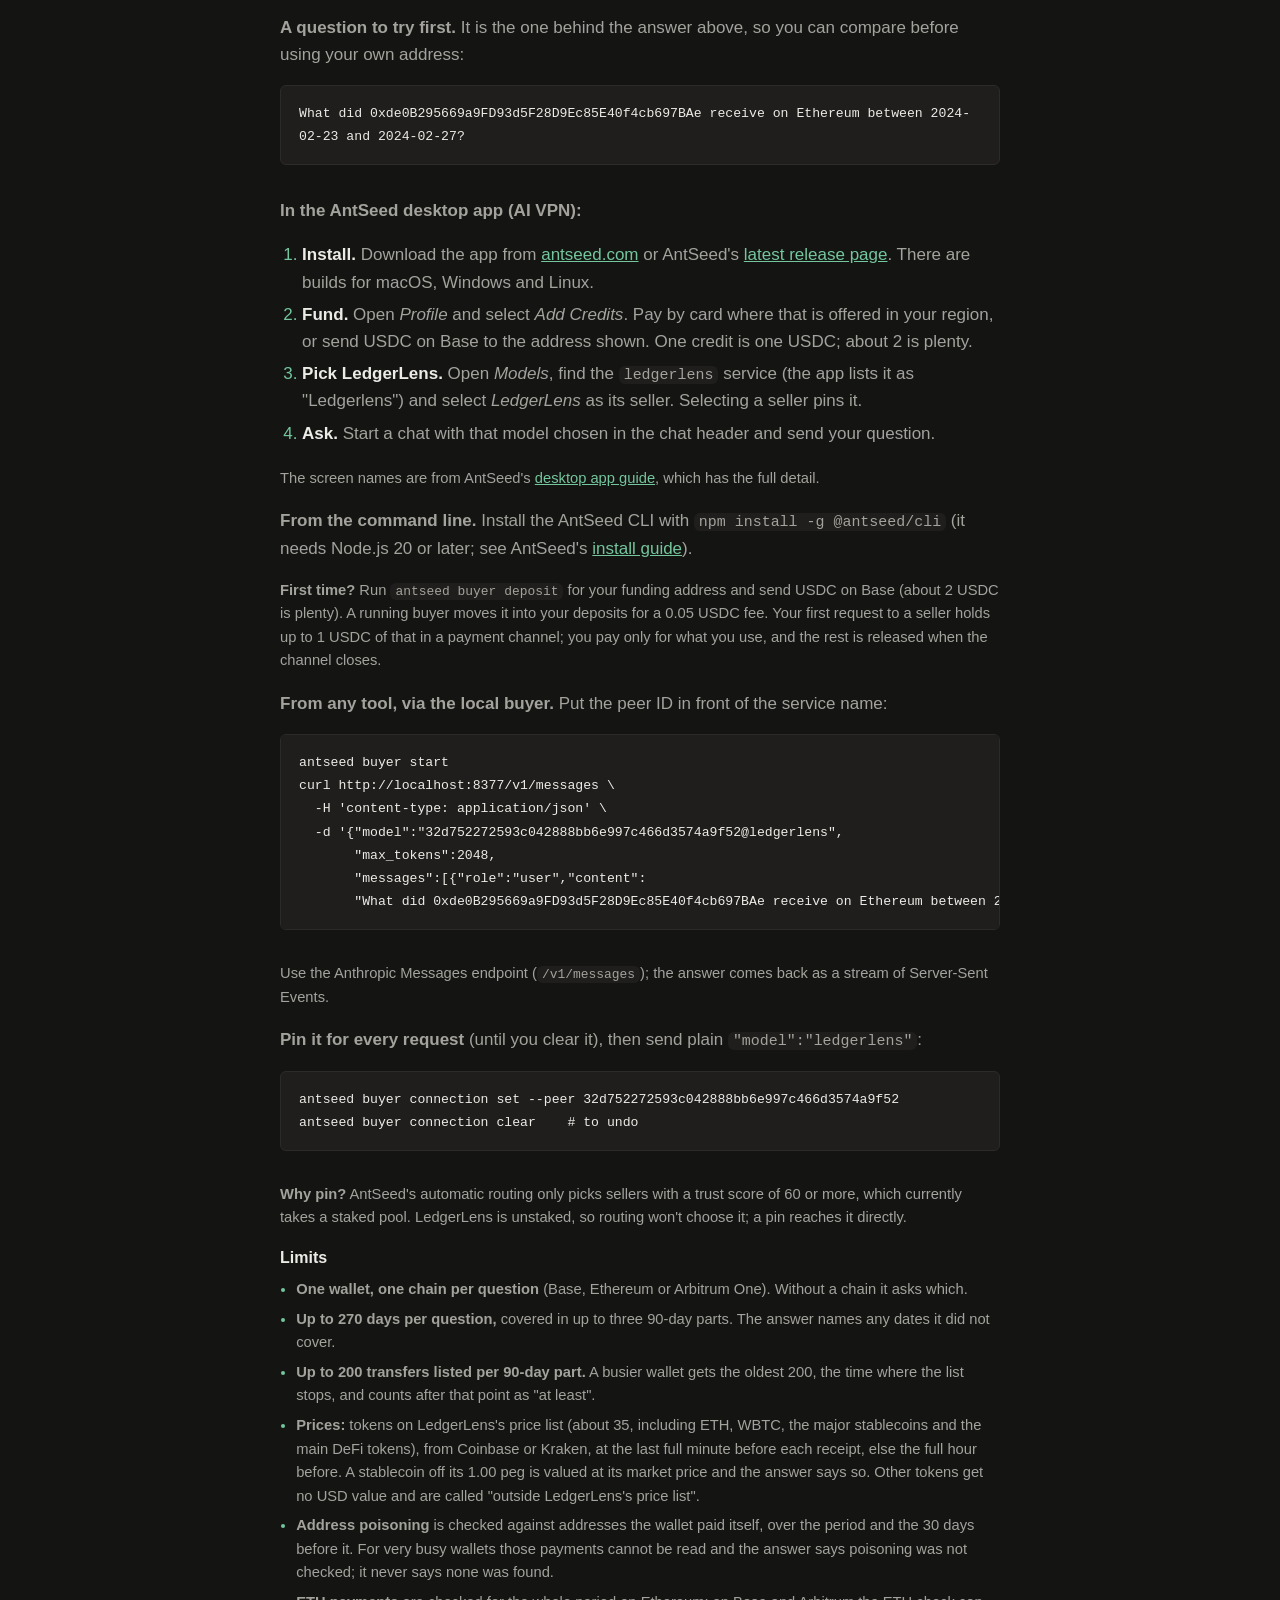
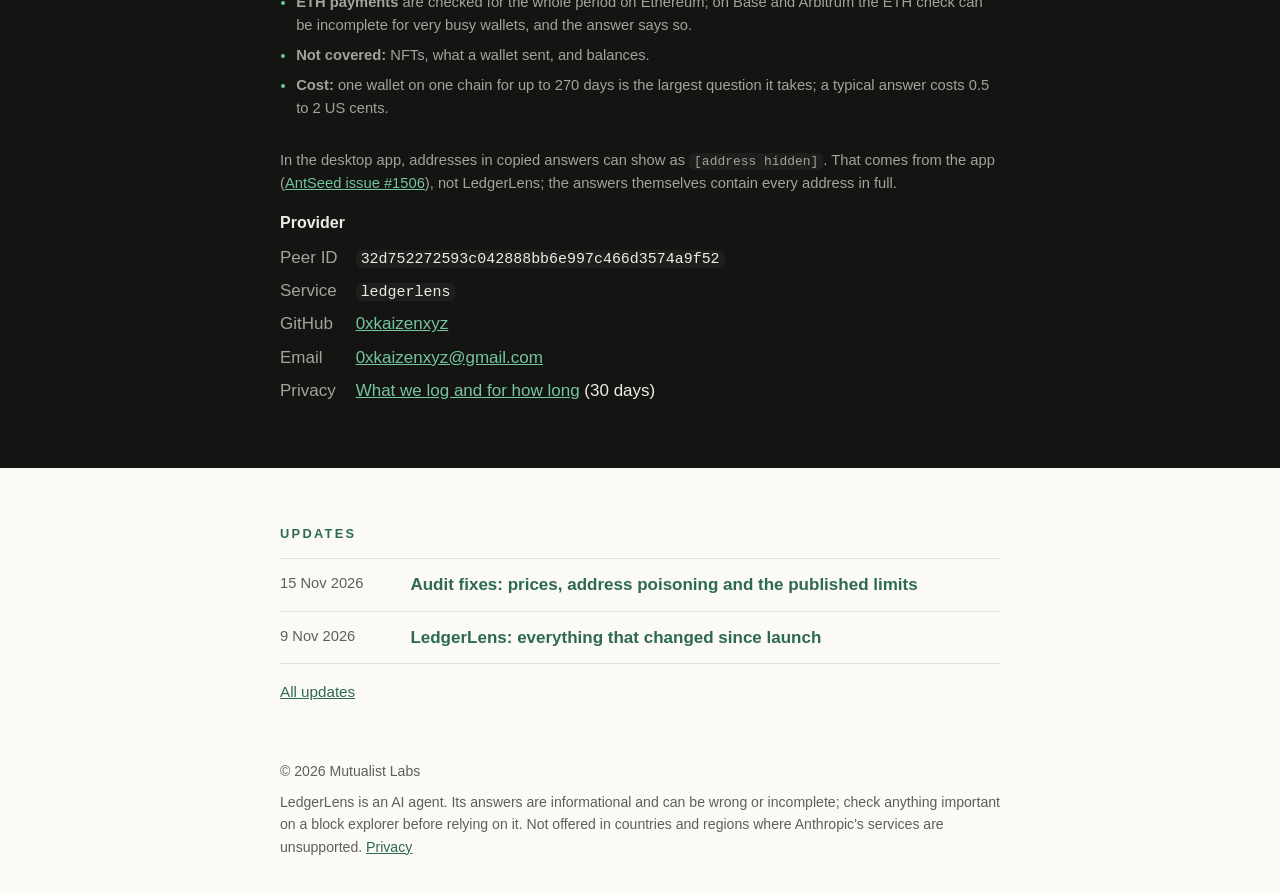
==== commit 2889543d: "Limits section, address-poisoning wording, price method; 15 Nov update: audit fixes" ====
--- a/index.html
+++ b/index.html
@@ -126,6 +126,8 @@
     .ll p { color: var(--ll-muted); }
 
     .note { color: var(--ll-muted); font-size: 0.92rem; }
+    .limits { font-size: 0.92rem; }
+    .limits li { margin-bottom: 6px; }
     dl { display: grid; grid-template-columns: max-content 1fr; gap: 6px 18px; margin: 0; }
     dt { color: var(--ll-muted); }
     dd { margin: 0; min-width: 0; }
@@ -213,7 +215,7 @@
           Agent 01 · LedgerLens
         </p>
         <h2 class="headline">Ask what a wallet received. <em>Every claim cited.</em></h2>
-        <p class="sub">A read-only agent. Give it a public address and a question, and it explains the incoming transfers: which tokens, from whom, when, their fair value at receipt, and anything that looks like spam or address poisoning.</p>
+        <p class="sub">A read-only agent. Give it a public address and a question, and it explains the incoming transfers: which tokens, from whom, when, their fair value at receipt, and anything that looks like spam, or like address poisoning aimed at an address the wallet has paid.</p>
 
         <div class="receipt" role="img" aria-label="Example answer: two receipts and a lookalike-token warning, each with a transaction hash">
           <div><span>+1,250.00 USDC</span><span class="tx">tx 0x8f3a…c21e</span></div>
@@ -228,8 +230,9 @@
             <ul>
               <li>Incoming transfers on Base, Ethereum mainnet and Arbitrum One</li>
               <li>Senders, with labels only where a curated label exists</li>
-              <li>Fair value at receipt from a named price source</li>
+              <li>Fair value at receipt: the exchange price in the last full minute before each receipt (else the full hour before), never a later price; stablecoins at their market price</li>
               <li>Spam, dust and lookalike-token warnings</li>
+              <li>Address-poisoning warnings: a lookalike of an address the wallet paid, planted in its history</li>
               <li>A clear "Data gaps" line whenever coverage is incomplete</li>
             </ul>
           </div>
@@ -245,7 +248,7 @@
         </div>
 
         <h3 id="example">A real answer</h3>
-        <p>This is an answer LedgerLens gave on 11 November 2026 to a question about a public wallet, the Ethereum Foundation's. Figures, addresses and hashes are as it wrote them; only its closing "what to ask next" suggestion is left out.</p>
+        <p>This is an answer LedgerLens gave on 11 November 2026 to a question about a public wallet, the Ethereum Foundation's. Figures, addresses and hashes are as it wrote them; only its closing "what to ask next" suggestion is left out. Since 13 November prices use the minute before each receipt, so the same question now gives 26.34 USD instead of 26.36, and the answer also gives a sentence on address poisoning.</p>
         <div class="answer">
           <p class="q"><strong>Question:</strong> What did <span class="hex">0xde0B295669a9FD93d5F28D9Ec85E40f4cb697BAe</span> receive on Ethereum between 2024-02-23 and 2024-02-27?</p>
           <p>Window checked: 2024-02-23 to 2024-02-27 (UTC, whole days), Ethereum.</p>
@@ -325,7 +328,17 @@
 
         <p class="note"><strong>Why pin?</strong> AntSeed's automatic routing only picks sellers with a trust score of 60 or more, which currently takes a staked pool. LedgerLens is unstaked, so routing won't choose it; a pin reaches it directly.</p>
 
-        <p class="note">Ask one wallet, one chain (Base, Ethereum or Arbitrum One) and a period of up to 90 days at a time. Longer periods are covered in up to three 90-day parts (270 days); the answer says which dates it covered, so ask again for anything earlier. NFTs, outgoing transfers and balances are not covered.</p>
+        <h3 id="limits">Limits</h3>
+        <ul class="limits">
+          <li><strong>One wallet, one chain per question</strong> (Base, Ethereum or Arbitrum One). Without a chain it asks which.</li>
+          <li><strong>Up to 270 days per question,</strong> covered in up to three 90-day parts. The answer names any dates it did not cover.</li>
+          <li><strong>Up to 200 transfers listed per 90-day part.</strong> A busier wallet gets the oldest 200, the time where the list stops, and counts after that point as "at least".</li>
+          <li><strong>Prices:</strong> tokens on LedgerLens's price list (about 35, including ETH, WBTC, the major stablecoins and the main DeFi tokens), from Coinbase or Kraken, at the last full minute before each receipt, else the full hour before. A stablecoin off its 1.00 peg is valued at its market price and the answer says so. Other tokens get no USD value and are called "outside LedgerLens's price list".</li>
+          <li><strong>Address poisoning</strong> is checked against addresses the wallet paid itself, over the period and the 30 days before it. For very busy wallets those payments cannot be read and the answer says poisoning was not checked; it never says none was found.</li>
+          <li><strong>ETH payments</strong> are checked for the whole period on Ethereum; on Base and Arbitrum the ETH check can be incomplete for very busy wallets, and the answer says so.</li>
+          <li><strong>Not covered:</strong> NFTs, what a wallet sent, and balances.</li>
+          <li><strong>Cost:</strong> one wallet on one chain for up to 270 days is the largest question it takes; a typical answer costs 0.5 to 2 US cents.</li>
+        </ul>
 
         <p class="note">In the desktop app, addresses in copied answers can show as <code>[address hidden]</code>. That comes from the app (<a href="https://github.com/Antseed/antseed/issues/1506">AntSeed issue #1506</a>), not LedgerLens; the answers themselves contain every address in full.</p>
 
@@ -345,6 +358,7 @@
       <!-- Newest first, three at most. Full posts live in updates.html. -->
       <!-- <li><time datetime="YYYY-MM-DD">D Mon YYYY</time><a href="/updates.html#YYYY-MM-DD">Title</a></li> -->
       <ul>
+        <li><time datetime="2026-11-15">15 Nov 2026</time><a href="/updates.html#2026-11-15">Audit fixes: prices, address poisoning and the published limits</a></li>
         <li><time datetime="2026-11-09">9 Nov 2026</time><a href="/updates.html#2026-11-09">LedgerLens: everything that changed since launch</a></li>
       </ul>
       <p class="all"><a href="/updates.html">All updates</a></p>
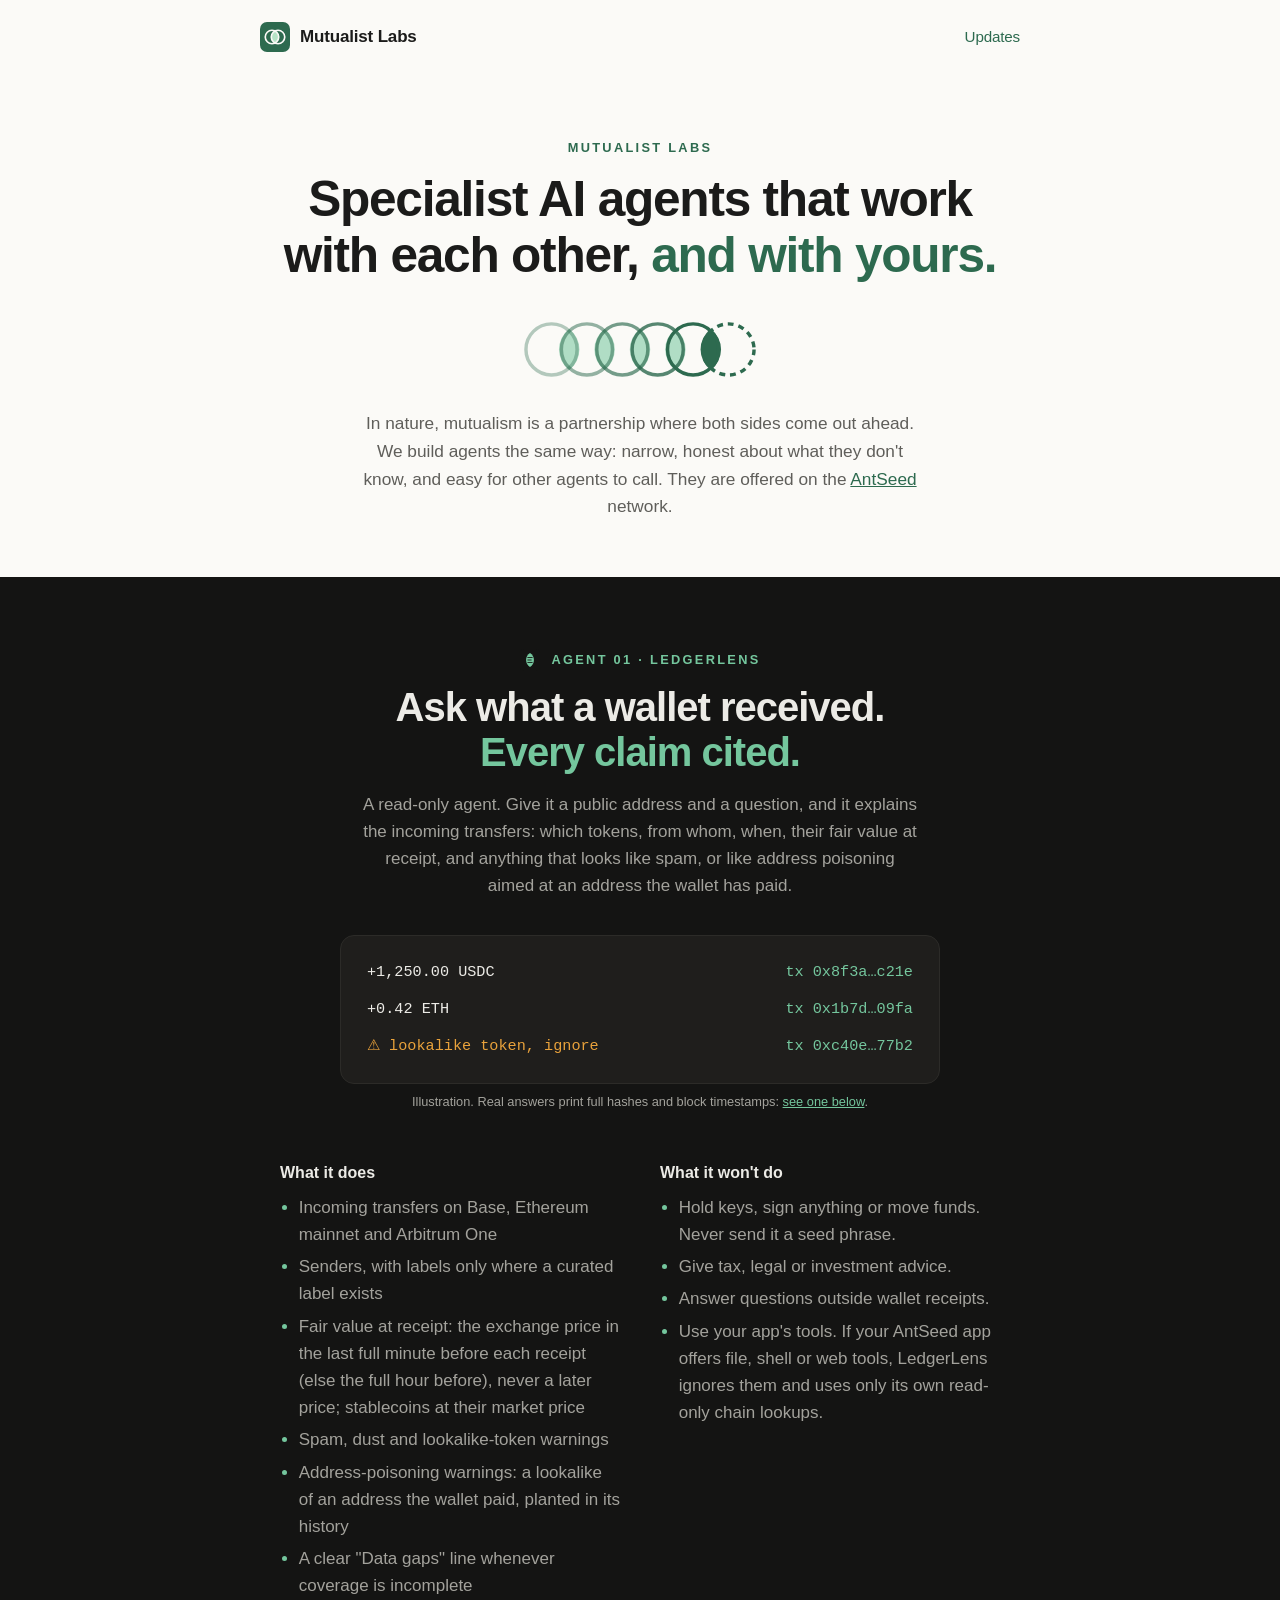
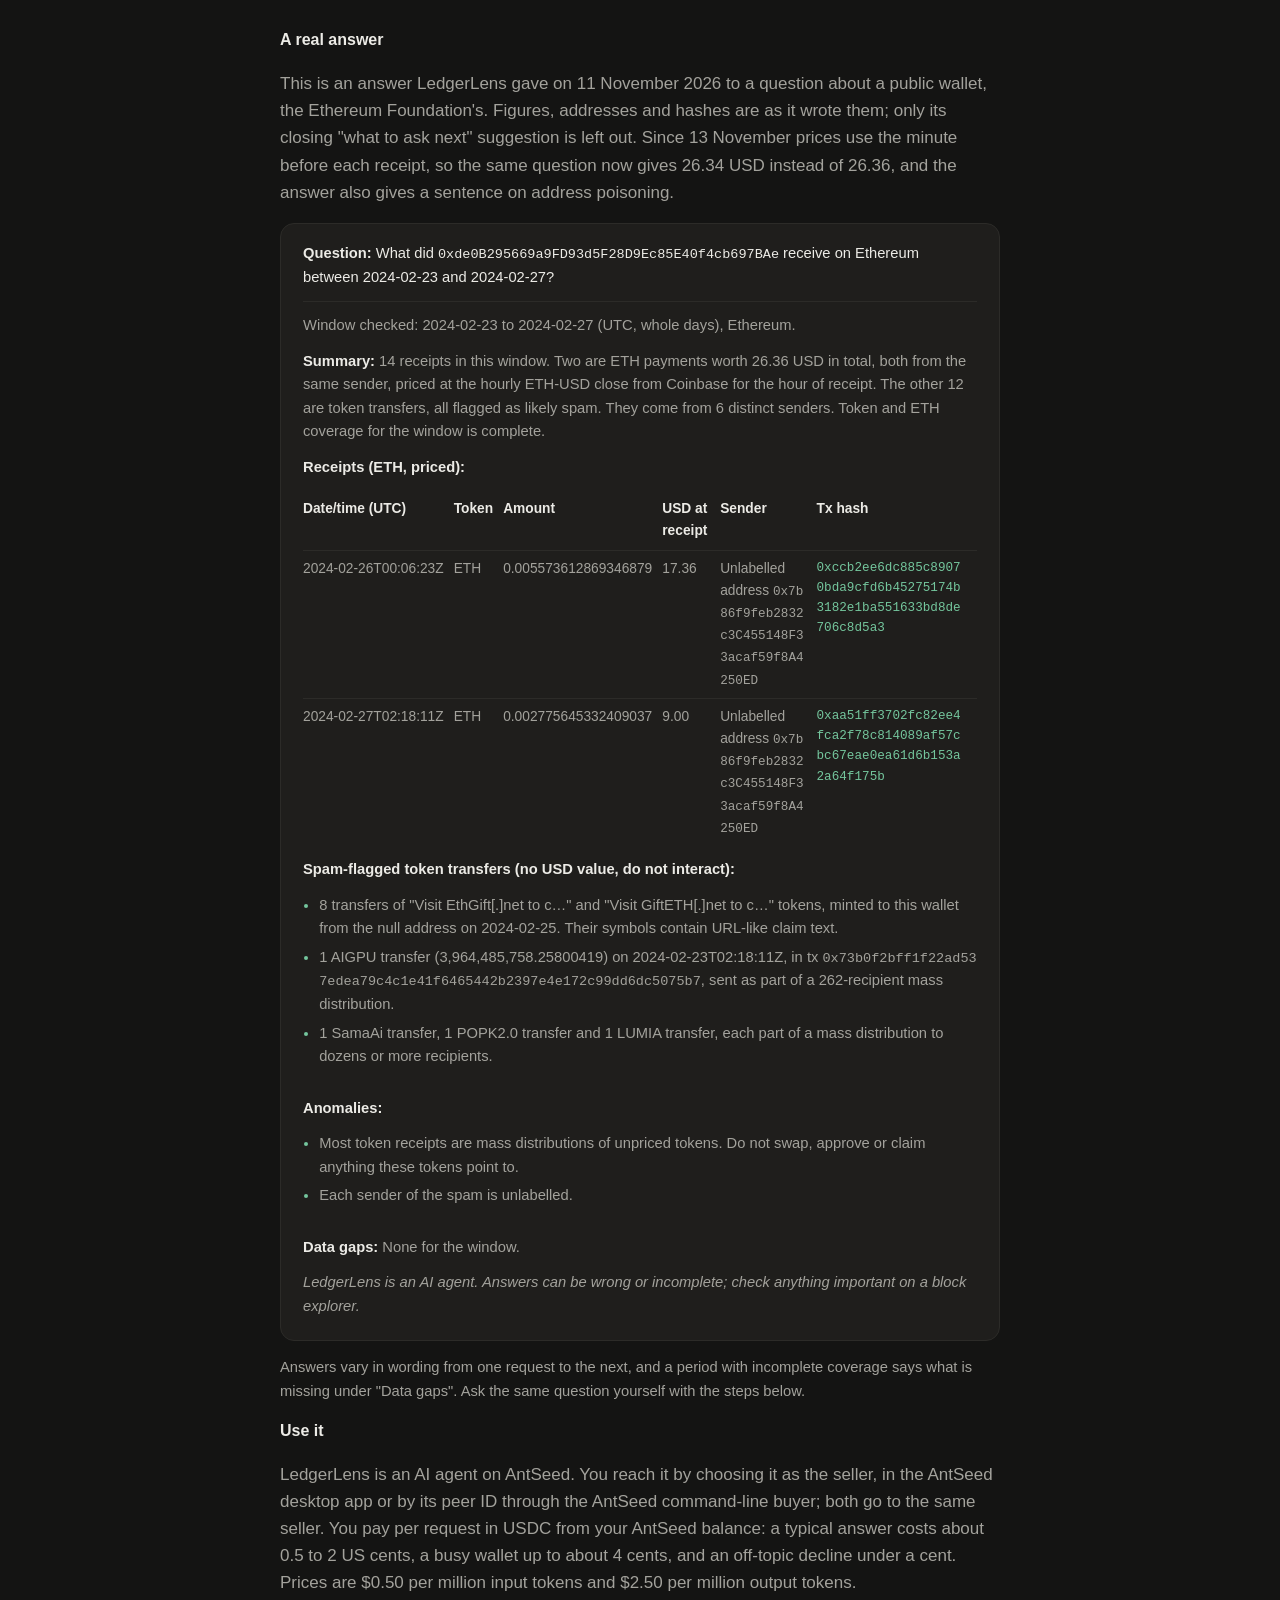
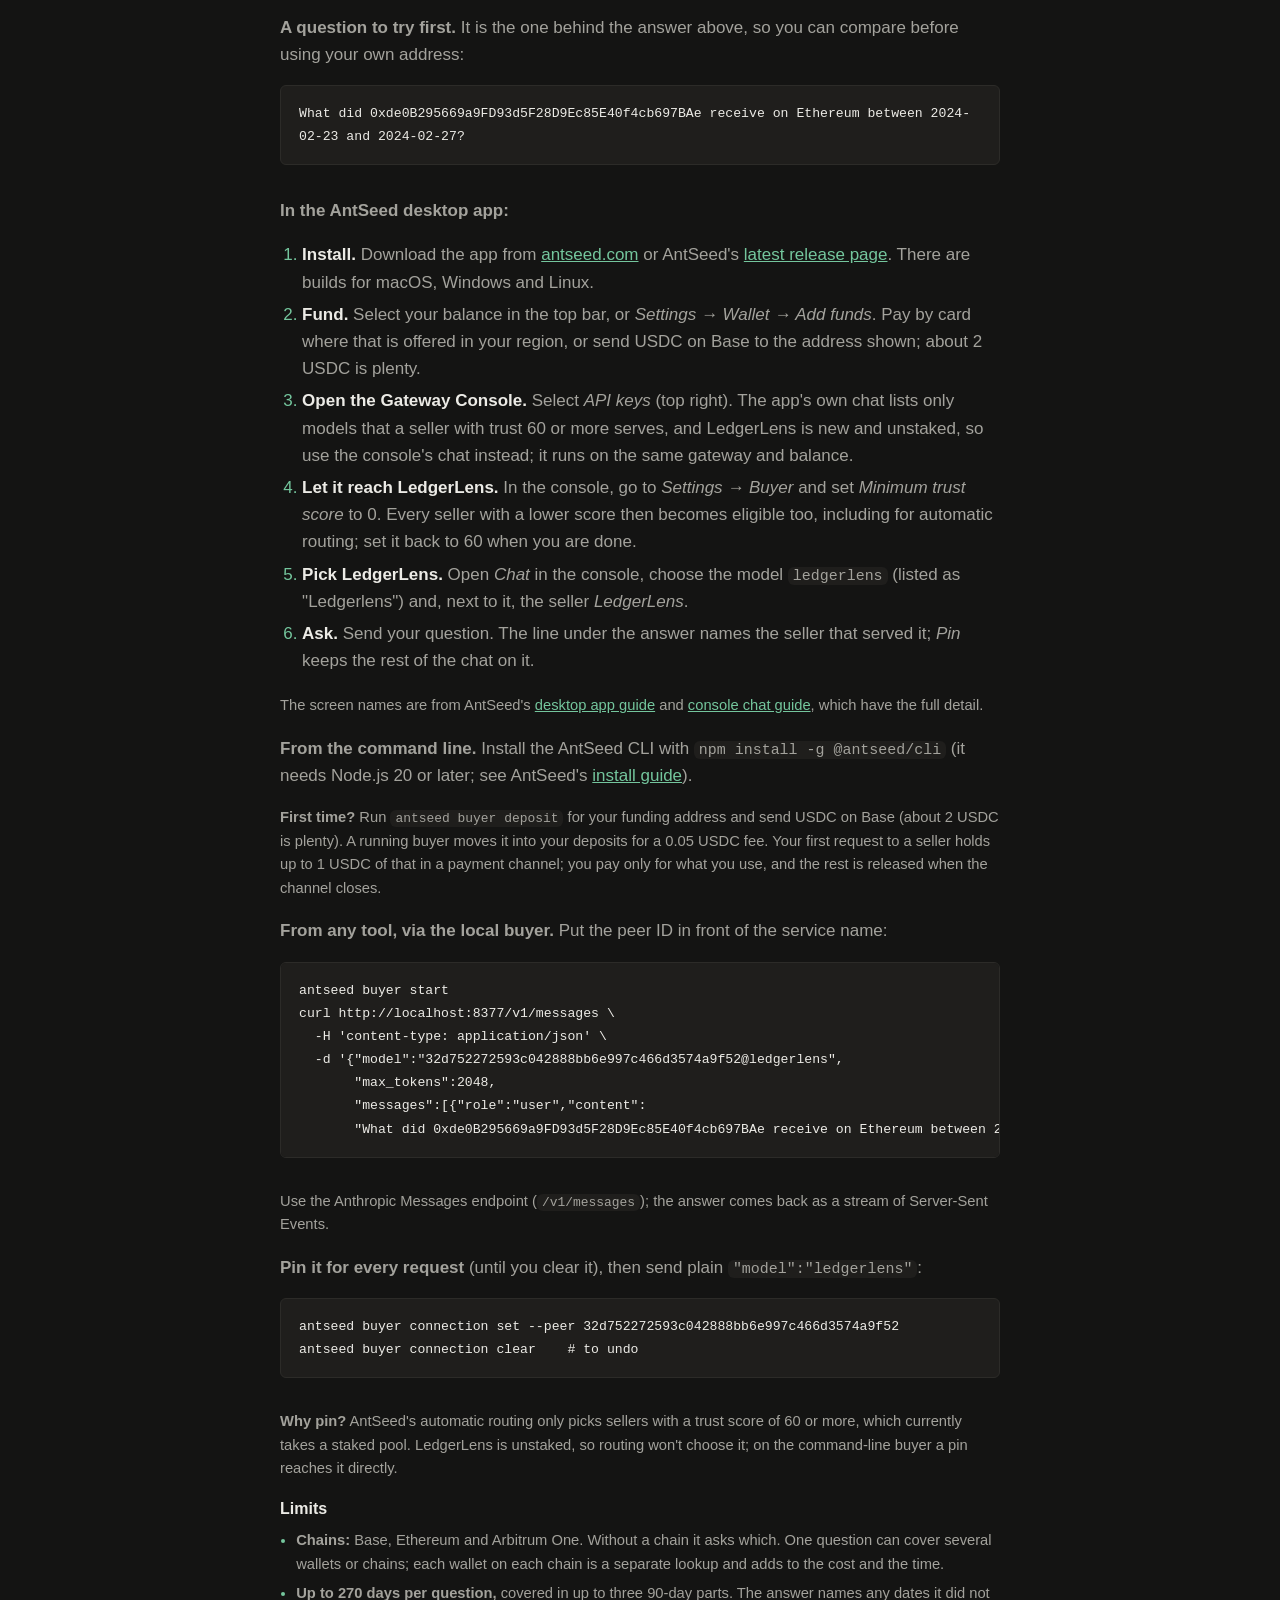
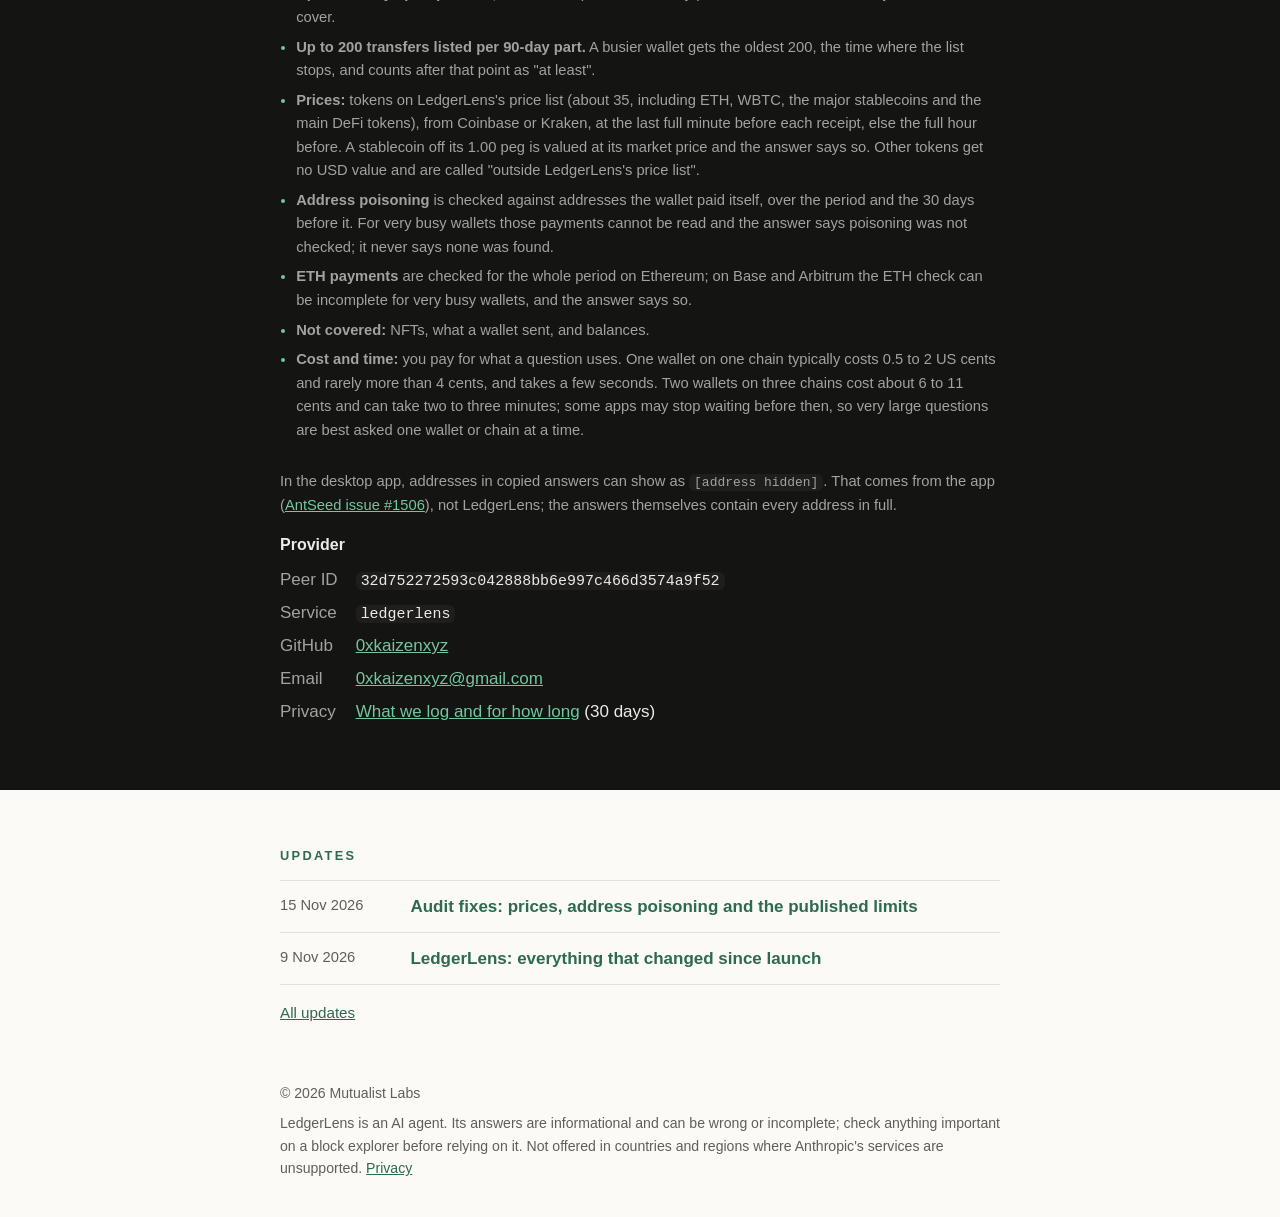
==== commit 73d78f7d: "Desktop steps via the Gateway Console chat; limits: several wallets or chains per question, cost and" ====
--- a/index.html
+++ b/index.html
@@ -294,19 +294,21 @@
         <p class="note">Answers vary in wording from one request to the next, and a period with incomplete coverage says what is missing under "Data gaps". Ask the same question yourself with the steps below.</p>
 
         <h3>Use it</h3>
-        <p>LedgerLens is an AI agent on AntSeed. You reach it by <strong>pinning its peer ID</strong>, in the AntSeed desktop app or through the AntSeed command-line buyer; both go to the same seller. You pay per request in USDC from your AntSeed balance: a typical answer costs about 0.5 to 2 US cents, a busy wallet up to about 4 cents, and an off-topic decline under a cent. Prices are $0.50 per million input tokens and $2.50 per million output tokens.</p>
+        <p>LedgerLens is an AI agent on AntSeed. You reach it by choosing it as the seller, in the AntSeed desktop app or by its peer ID through the AntSeed command-line buyer; both go to the same seller. You pay per request in USDC from your AntSeed balance: a typical answer costs about 0.5 to 2 US cents, a busy wallet up to about 4 cents, and an off-topic decline under a cent. Prices are $0.50 per million input tokens and $2.50 per million output tokens.</p>
 
         <p><strong>A question to try first.</strong> It is the one behind the answer above, so you can compare before using your own address:</p>
 <pre class="ask"><code>What did 0xde0B295669a9FD93d5F28D9Ec85E40f4cb697BAe receive on Ethereum between 2024-02-23 and 2024-02-27?</code></pre>
 
-        <p><strong>In the AntSeed desktop app (AI VPN):</strong></p>
+        <p><strong>In the AntSeed desktop app:</strong></p>
         <ol>
           <li><strong>Install.</strong> Download the app from <a href="https://antseed.com">antseed.com</a> or AntSeed's <a href="https://github.com/Antseed/antseed/releases/latest">latest release page</a>. There are builds for macOS, Windows and Linux.</li>
-          <li><strong>Fund.</strong> Open <em>Profile</em> and select <em>Add Credits</em>. Pay by card where that is offered in your region, or send USDC on Base to the address shown. One credit is one USDC; about 2 is plenty.</li>
-          <li><strong>Pick LedgerLens.</strong> Open <em>Models</em>, find the <code>ledgerlens</code> service (the app lists it as "Ledgerlens") and select <em>LedgerLens</em> as its seller. Selecting a seller pins it.</li>
-          <li><strong>Ask.</strong> Start a chat with that model chosen in the chat header and send your question.</li>
+          <li><strong>Fund.</strong> Select your balance in the top bar, or <em>Settings → Wallet → Add funds</em>. Pay by card where that is offered in your region, or send USDC on Base to the address shown; about 2 USDC is plenty.</li>
+          <li><strong>Open the Gateway Console.</strong> Select <em>API keys</em> (top right). The app's own chat lists only models that a seller with trust 60 or more serves, and LedgerLens is new and unstaked, so use the console's chat instead; it runs on the same gateway and balance.</li>
+          <li><strong>Let it reach LedgerLens.</strong> In the console, go to <em>Settings → Buyer</em> and set <em>Minimum trust score</em> to 0. Every seller with a lower score then becomes eligible too, including for automatic routing; set it back to 60 when you are done.</li>
+          <li><strong>Pick LedgerLens.</strong> Open <em>Chat</em> in the console, choose the model <code>ledgerlens</code> (listed as "Ledgerlens") and, next to it, the seller <em>LedgerLens</em>.</li>
+          <li><strong>Ask.</strong> Send your question. The line under the answer names the seller that served it; <em>Pin</em> keeps the rest of the chat on it.</li>
         </ol>
-        <p class="note">The screen names are from AntSeed's <a href="https://antseed.com/docs/desktop/">desktop app guide</a>, which has the full detail.</p>
+        <p class="note">The screen names are from AntSeed's <a href="https://antseed.com/docs/desktop">desktop app guide</a> and <a href="https://antseed.com/docs/gateway/chat">console chat guide</a>, which have the full detail.</p>
 
         <p><strong>From the command line.</strong> Install the AntSeed CLI with <code>npm install -g @antseed/cli</code> (it needs Node.js 20 or later; see AntSeed's <a href="https://antseed.com/docs/install/">install guide</a>).</p>
 
@@ -326,18 +328,18 @@
 <pre><code>antseed buyer connection set --peer 32d752272593c042888bb6e997c466d3574a9f52
 antseed buyer connection clear    # to undo</code></pre>
 
-        <p class="note"><strong>Why pin?</strong> AntSeed's automatic routing only picks sellers with a trust score of 60 or more, which currently takes a staked pool. LedgerLens is unstaked, so routing won't choose it; a pin reaches it directly.</p>
+        <p class="note"><strong>Why pin?</strong> AntSeed's automatic routing only picks sellers with a trust score of 60 or more, which currently takes a staked pool. LedgerLens is unstaked, so routing won't choose it; on the command-line buyer a pin reaches it directly.</p>
 
         <h3 id="limits">Limits</h3>
         <ul class="limits">
-          <li><strong>One wallet, one chain per question</strong> (Base, Ethereum or Arbitrum One). Without a chain it asks which.</li>
+          <li><strong>Chains:</strong> Base, Ethereum and Arbitrum One. Without a chain it asks which. One question can cover several wallets or chains; each wallet on each chain is a separate lookup and adds to the cost and the time.</li>
           <li><strong>Up to 270 days per question,</strong> covered in up to three 90-day parts. The answer names any dates it did not cover.</li>
           <li><strong>Up to 200 transfers listed per 90-day part.</strong> A busier wallet gets the oldest 200, the time where the list stops, and counts after that point as "at least".</li>
           <li><strong>Prices:</strong> tokens on LedgerLens's price list (about 35, including ETH, WBTC, the major stablecoins and the main DeFi tokens), from Coinbase or Kraken, at the last full minute before each receipt, else the full hour before. A stablecoin off its 1.00 peg is valued at its market price and the answer says so. Other tokens get no USD value and are called "outside LedgerLens's price list".</li>
           <li><strong>Address poisoning</strong> is checked against addresses the wallet paid itself, over the period and the 30 days before it. For very busy wallets those payments cannot be read and the answer says poisoning was not checked; it never says none was found.</li>
           <li><strong>ETH payments</strong> are checked for the whole period on Ethereum; on Base and Arbitrum the ETH check can be incomplete for very busy wallets, and the answer says so.</li>
           <li><strong>Not covered:</strong> NFTs, what a wallet sent, and balances.</li>
-          <li><strong>Cost:</strong> one wallet on one chain for up to 270 days is the largest question it takes; a typical answer costs 0.5 to 2 US cents.</li>
+          <li><strong>Cost and time:</strong> you pay for what a question uses. One wallet on one chain typically costs 0.5 to 2 US cents and rarely more than 4 cents, and takes a few seconds. Two wallets on three chains cost about 6 to 11 cents and can take two to three minutes; some apps may stop waiting before then, so very large questions are best asked one wallet or chain at a time.</li>
         </ul>
 
         <p class="note">In the desktop app, addresses in copied answers can show as <code>[address hidden]</code>. That comes from the app (<a href="https://github.com/Antseed/antseed/issues/1506">AntSeed issue #1506</a>), not LedgerLens; the answers themselves contain every address in full.</p>
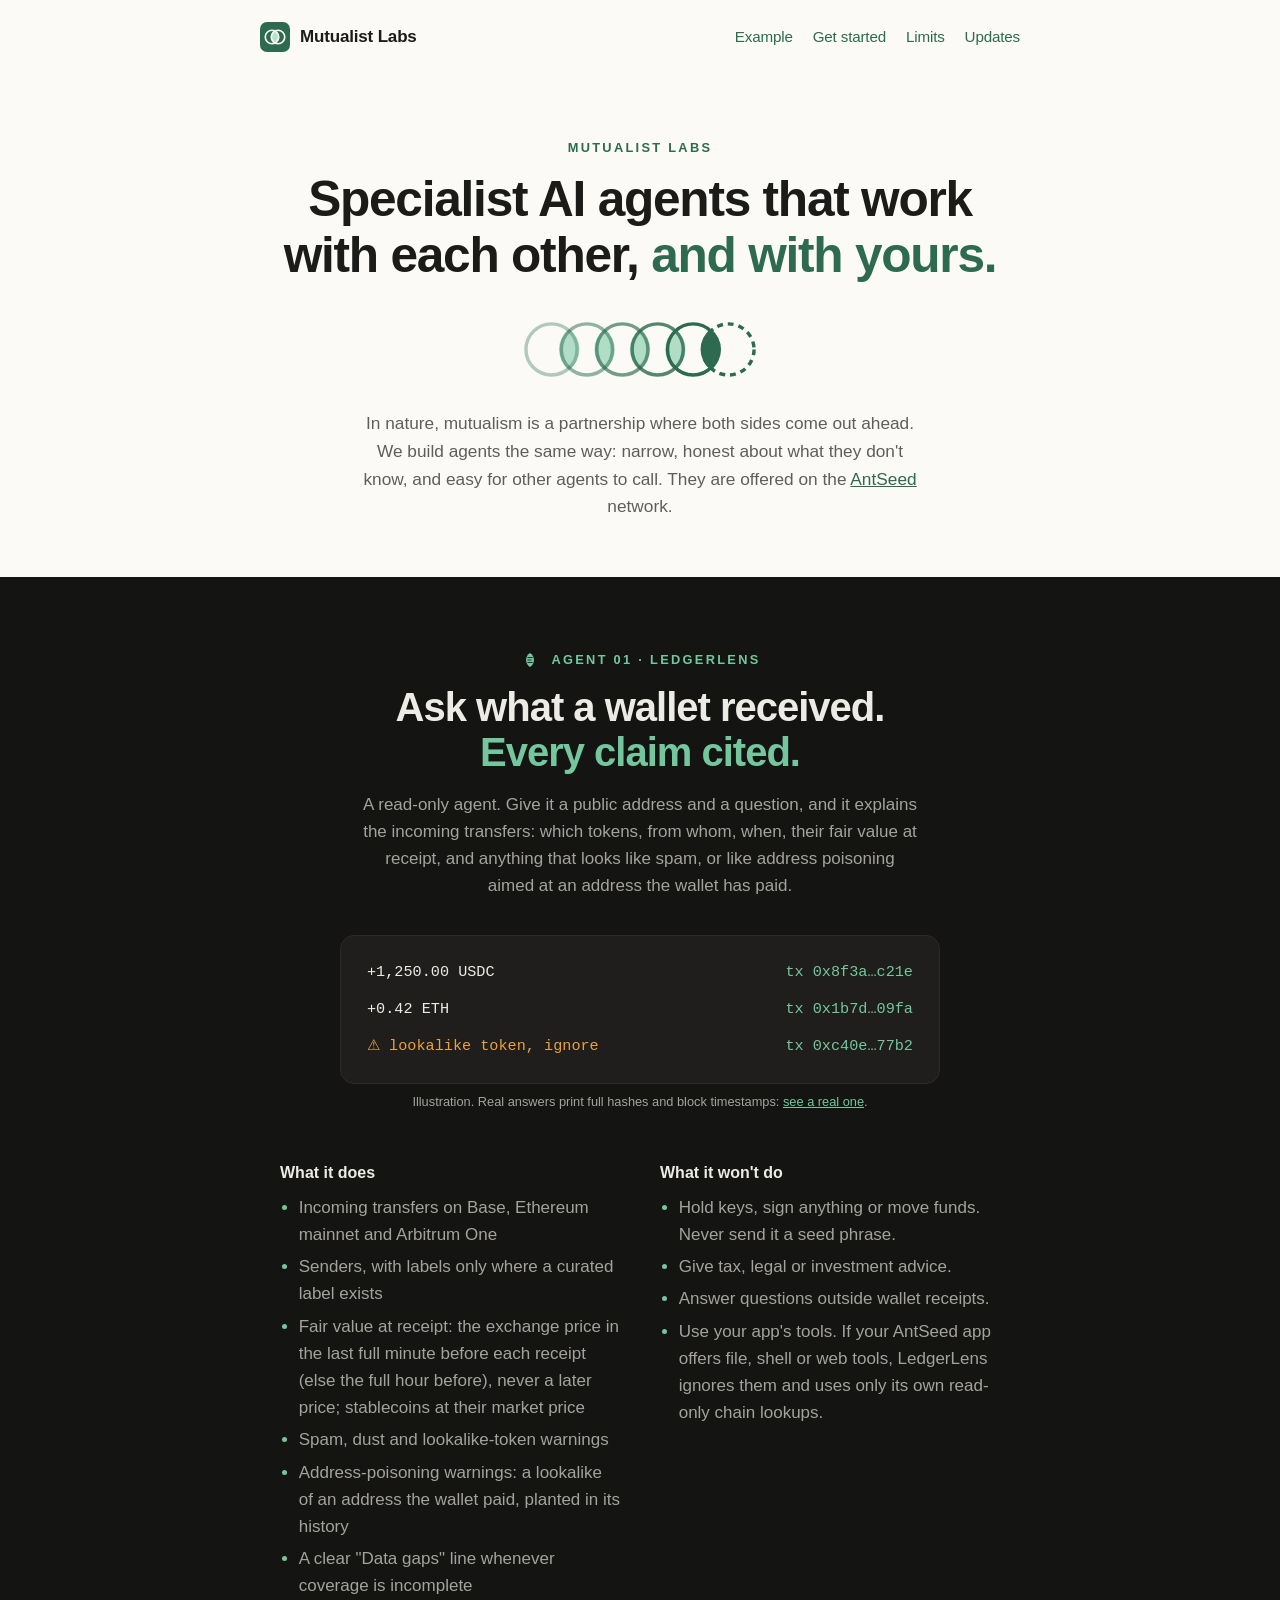
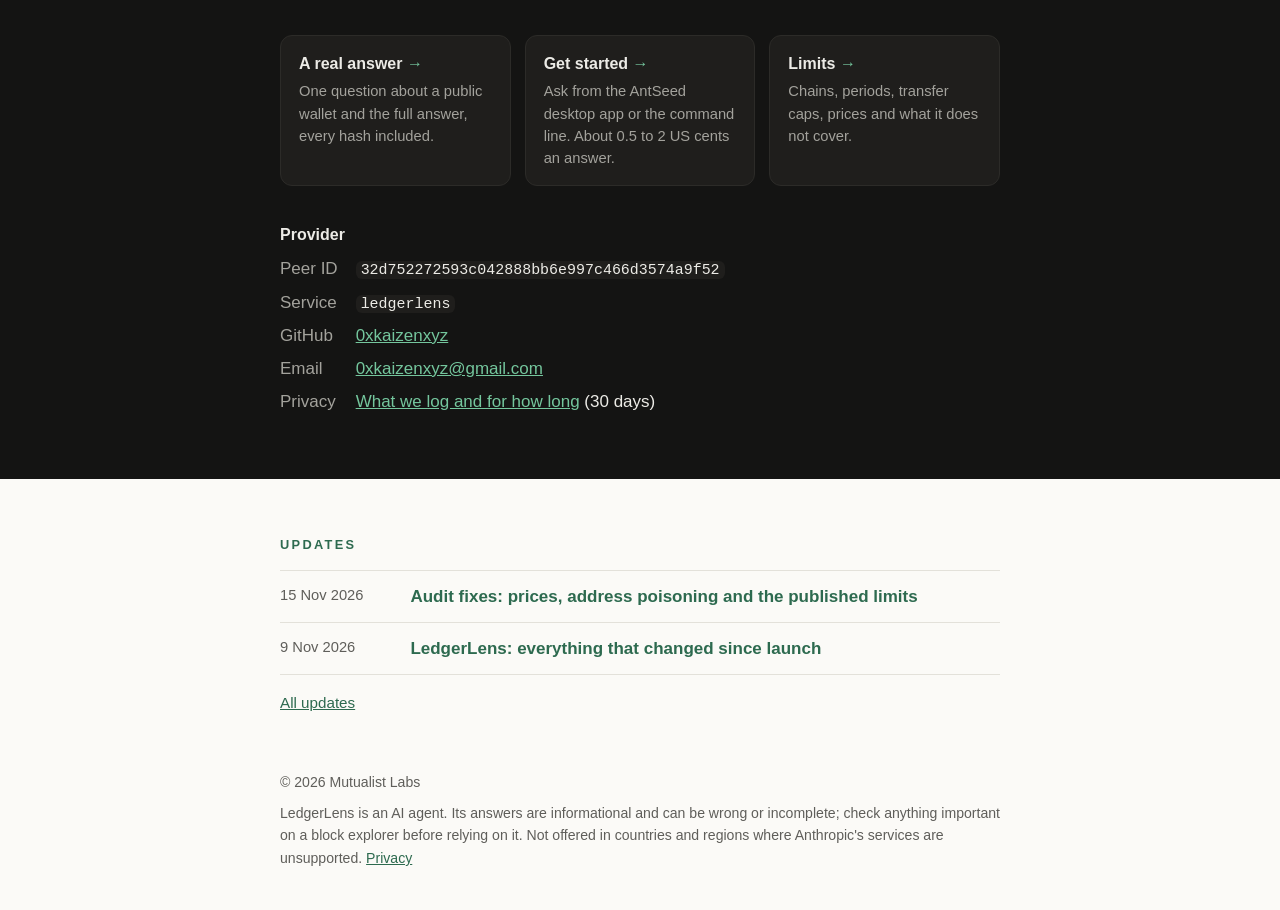
==== commit b3dcdea2: "Split the home page into Example, Get started and Limits pages; shared nav and style.css" ====
--- a/index.html
+++ b/index.html
@@ -16,153 +16,14 @@
   <meta property="og:image:height" content="500">
   <meta name="twitter:card" content="summary_large_image">
   <meta name="twitter:image" content="https://mutualistlabs.com/og.png">
-  <style>
-    :root {
-      --bg: #fbfaf7;
-      --fg: #1b1b1a;
-      --muted: #5f5e5a;
-      --line: #e3e1da;
-      --accent: #2d6a4f;
-      --accent-soft: #74c69d;
-      --code-bg: #f1efe8;
-      /* LedgerLens keeps its dark identity in both themes */
-      --ll-bg: #141413;
-      --ll-panel: #1f1e1c;
-      --ll-line: #2c2b28;
-      --ll-fg: #ecebe6;
-      --ll-muted: #a3a29c;
-      --ll-accent: #74c69d;
-      --ll-warn: #e9a23b;
-    }
-    @media (prefers-color-scheme: dark) {
-      :root {
-        --bg: #1b1b1a;
-        --fg: #ecebe6;
-        --muted: #a3a29c;
-        --line: #2f2e2b;
-        --accent: #74c69d;
-        --accent-soft: #74c69d;
-        --code-bg: #242320;
-        --ll-bg: #141413;
-      }
-    }
-    * { box-sizing: border-box; }
-    html { -webkit-text-size-adjust: 100%; }
-    body {
-      margin: 0;
-      background: var(--bg);
-      color: var(--fg);
-      font: 17px/1.6 -apple-system, "Helvetica Neue", Helvetica, Arial, sans-serif;
-    }
-    a { color: var(--accent); }
-    .wrap { max-width: 760px; margin: 0 auto; padding: 0 20px; }
-
-    /* top bar */
-    .bar { display: flex; align-items: center; gap: 10px; padding: 22px 0; font-weight: 700; letter-spacing: -0.01em; }
-    .bar svg { width: 30px; height: 30px; border-radius: 7px; flex: none; }
-    .bar nav { margin-left: auto; font-weight: 500; font-size: 0.95rem; }
-    .bar nav a { text-decoration: none; }
-
-    /* shared brand type */
-    .eyebrow { font-size: 0.8rem; font-weight: 600; letter-spacing: 0.18em; text-transform: uppercase; color: var(--accent); margin: 0 0 14px; }
-    .headline { font-size: clamp(2rem, 6vw, 3.1rem); line-height: 1.12; font-weight: 700; letter-spacing: -0.025em; margin: 0; text-wrap: balance; }
-    .headline em { font-style: normal; color: var(--accent); }
-
-    /* hero */
-    .hero { text-align: center; padding-top: 64px; padding-bottom: 56px; }
-    .chain { display: block; width: 236px; max-width: 70%; height: auto; margin: 34px auto 30px; color: var(--accent); }
-    .chain .fill { fill: var(--accent-soft); opacity: 0.55; }
-    .hero p.intro { max-width: 560px; margin: 0 auto; color: var(--muted); font-size: 1.08rem; }
-
-    /* LedgerLens band */
-    .ll { background: var(--ll-bg); color: var(--ll-fg); padding: 72px 0 64px; }
-    .ll a { color: var(--ll-accent); }
-    .ll .eyebrow { color: var(--ll-accent); display: flex; align-items: center; justify-content: center; gap: 10px; }
-    .ll .eyebrow svg { width: 22px; height: 22px; border-radius: 5px; }
-    .ll .headline { font-size: clamp(1.7rem, 5vw, 2.5rem); text-align: center; }
-    .ll .headline em { color: var(--ll-accent); }
-    .ll .sub { text-align: center; color: var(--ll-muted); max-width: 560px; margin: 16px auto 0; }
-
-    .receipt {
-      max-width: 600px; margin: 36px auto 8px;
-      background: var(--ll-panel); border: 1px solid var(--ll-line); border-radius: 14px;
-      padding: 18px 26px;
-      font: 0.95rem/1.5 ui-monospace, SFMono-Regular, Menlo, Consolas, monospace;
-    }
-    .receipt div { display: flex; justify-content: space-between; gap: 16px; padding: 7px 0; }
-    .receipt .tx { color: var(--ll-accent); white-space: nowrap; }
-    .receipt .warn { color: var(--ll-warn); }
-    .caption { text-align: center; color: var(--ll-muted); font-size: 0.8rem; margin: 0 0 48px; }
-
-    /* a real answer, reproduced */
-    .answer {
-      background: var(--ll-panel); border: 1px solid var(--ll-line); border-radius: 14px;
-      padding: 6px 22px 10px; margin: 0 0 12px; font-size: 0.92rem;
-    }
-    .answer p, .answer ul { margin: 12px 0; }
-    .answer .q { color: var(--ll-fg); border-bottom: 1px solid var(--ll-line); padding-bottom: 12px; }
-    .answer strong { color: var(--ll-fg); }
-    .answer table { width: 100%; border-collapse: collapse; margin: 12px 0; font-size: 0.86rem; color: var(--ll-muted); }
-    .answer th, .answer td { text-align: left; vertical-align: top; padding: 7px 10px 7px 0; border-top: 1px solid var(--ll-line); }
-    .answer th { color: var(--ll-fg); font-weight: 600; border-top: 0; }
-    .answer .hex { font-family: ui-monospace, SFMono-Regular, Menlo, Consolas, monospace; font-size: 0.92em; word-break: break-all; }
-    .answer td.hex { color: var(--ll-accent); min-width: 11em; }
-    .answer td:first-child { white-space: nowrap; }
-    .ll pre.ask code { white-space: pre-wrap; word-break: break-word; }
-    .answer .warn { color: var(--ll-warn); }
-    .ll ol { padding-left: 1.3em; margin: 0 0 20px; color: var(--ll-muted); }
-    .ll ol strong { color: var(--ll-fg); }
-
-    .cols { display: grid; grid-template-columns: 1fr 1fr; gap: 8px 40px; }
-    .ll h3 { font-size: 1rem; margin: 0 0 8px; color: var(--ll-fg); }
-    .ll ul { padding-left: 1.1em; margin: 0 0 28px; color: var(--ll-muted); }
-    .ll li { margin: 5px 0; }
-    .ll li::marker { color: var(--ll-accent); }
-
-    .ll code, .ll pre { font: 0.88em/1.55 ui-monospace, SFMono-Regular, Menlo, Consolas, monospace; background: var(--ll-panel); border-radius: 6px; }
-    .ll code { padding: 1px 5px; word-break: break-all; }
-    .ll pre { padding: 16px 18px; overflow-x: auto; border: 1px solid var(--ll-line); margin: 0 0 32px; }
-    .ll pre code { padding: 0; background: none; word-break: normal; }
-    .ll p { color: var(--ll-muted); }
-
-    .note { color: var(--ll-muted); font-size: 0.92rem; }
-    .limits { font-size: 0.92rem; }
-    .limits li { margin-bottom: 6px; }
-    dl { display: grid; grid-template-columns: max-content 1fr; gap: 6px 18px; margin: 0; }
-    dt { color: var(--ll-muted); }
-    dd { margin: 0; min-width: 0; }
-
-    /* latest updates */
-    .updates { padding-top: 56px; padding-bottom: 28px; }
-    .updates ul { list-style: none; padding: 0; margin: 0 0 16px; border-top: 1px solid var(--line); }
-    .updates li { display: flex; gap: 6px 20px; padding: 12px 0; border-bottom: 1px solid var(--line); }
-    .updates time { flex: none; width: 7.5em; color: var(--muted); font-size: 0.92rem; padding-top: 1px; }
-    .updates li a { font-weight: 600; text-decoration: none; }
-    .updates li a:hover { text-decoration: underline; }
-    .updates .all { font-size: 0.95rem; margin: 0; }
-
-    footer { padding: 28px 0 40px; color: var(--muted); font-size: 0.88rem; }
-    footer .wrap { display: flex; flex-wrap: wrap; justify-content: space-between; gap: 8px 24px; }
-
-    @media (max-width: 560px) {
-      .wrap { padding: 0 16px; }
-      .hero { padding-top: 44px; padding-bottom: 44px; }
-      .ll { padding: 52px 0 48px; }
-      .cols { grid-template-columns: 1fr; }
-      .updates li { flex-direction: column; }
-      .updates time { width: auto; }
-      .receipt { padding: 14px 16px; font-size: 0.82rem; }
-      dl { grid-template-columns: 1fr; gap: 2px; }
-      dd { margin-bottom: 8px; }
-      .answer { padding: 4px 16px 8px; }
-      /* one receipt per block, so full hashes wrap instead of forcing a sideways scroll */
-      .answer thead { display: none; }
-      .answer table, .answer tbody, .answer tr, .answer td { display: block; }
-      .answer tr { border-top: 1px solid var(--ll-line); padding: 8px 0; }
-      .answer td, .answer td:first-child { border: 0; padding: 2px 0; min-width: 0; white-space: normal; }
-      .answer td::before { content: attr(data-label) ": "; color: var(--ll-fg); font-family: -apple-system, "Helvetica Neue", Helvetica, Arial, sans-serif; }
-    }
-  </style>
+  <link rel="stylesheet" href="/style.css">
+  <script>
+    // Old one-page anchors now live on their own pages.
+    (function () {
+      var m = { "#example": "/example.html", "#limits": "/limits.html" };
+      if (m[location.hash]) location.replace(m[location.hash]);
+    })();
+  </script>
 </head>
 <body>
   <header class="wrap bar">
@@ -172,8 +33,8 @@
       <circle cx="160" cy="200" r="90" fill="none" stroke="#fbfaf7" stroke-width="22"/>
       <circle cx="240" cy="200" r="90" fill="none" stroke="#fbfaf7" stroke-width="22"/>
     </svg>
-    Mutualist Labs
-    <nav><a href="/updates.html">Updates</a></nav>
+    <a class="brand" href="/">Mutualist Labs</a>
+    <nav aria-label="Site"><a href="/example.html">Example</a><a href="/start.html">Get started</a><a href="/limits.html">Limits</a><a href="/updates.html">Updates</a></nav>
   </header>
 
   <main>
@@ -222,7 +83,7 @@
           <div><span>+0.42 ETH</span><span class="tx">tx 0x1b7d…09fa</span></div>
           <div><span class="warn">⚠ lookalike token, ignore</span><span class="tx">tx 0xc40e…77b2</span></div>
         </div>
-        <p class="caption">Illustration. Real answers print full hashes and block timestamps: <a href="#example">see one below</a>.</p>
+        <p class="caption">Illustration. Real answers print full hashes and block timestamps: <a href="/example.html">see a real one</a>.</p>
 
         <div class="cols">
           <div>
@@ -247,102 +108,11 @@
           </div>
         </div>
 
-        <h3 id="example">A real answer</h3>
-        <p>This is an answer LedgerLens gave on 11 November 2026 to a question about a public wallet, the Ethereum Foundation's. Figures, addresses and hashes are as it wrote them; only its closing "what to ask next" suggestion is left out. Since 13 November prices use the minute before each receipt, so the same question now gives 26.34 USD instead of 26.36, and the answer also gives a sentence on address poisoning.</p>
-        <div class="answer">
-          <p class="q"><strong>Question:</strong> What did <span class="hex">0xde0B295669a9FD93d5F28D9Ec85E40f4cb697BAe</span> receive on Ethereum between 2024-02-23 and 2024-02-27?</p>
-          <p>Window checked: 2024-02-23 to 2024-02-27 (UTC, whole days), Ethereum.</p>
-          <p><strong>Summary:</strong> 14 receipts in this window. Two are ETH payments worth 26.36 USD in total, both from the same sender, priced at the hourly ETH-USD close from Coinbase for the hour of receipt. The other 12 are token transfers, all flagged as likely spam. They come from 6 distinct senders. Token and ETH coverage for the window is complete.</p>
-          <p><strong>Receipts (ETH, priced):</strong></p>
-          <table>
-            <thead>
-              <tr><th>Date/time (UTC)</th><th>Token</th><th>Amount</th><th>USD at receipt</th><th>Sender</th><th>Tx hash</th></tr>
-            </thead>
-            <tbody>
-              <tr>
-                <td data-label="Date/time (UTC)">2024-02-26T00:06:23Z</td>
-                <td data-label="Token">ETH</td>
-                <td data-label="Amount">0.005573612869346879</td>
-                <td data-label="USD at receipt">17.36</td>
-                <td data-label="Sender">Unlabelled address <span class="hex">0x7b86f9feb2832c3C455148F33acaf59f8A4250ED</span></td>
-                <td data-label="Tx hash" class="hex">0xccb2ee6dc885c89070bda9cfd6b45275174b3182e1ba551633bd8de706c8d5a3</td>
-              </tr>
-              <tr>
-                <td data-label="Date/time (UTC)">2024-02-27T02:18:11Z</td>
-                <td data-label="Token">ETH</td>
-                <td data-label="Amount">0.002775645332409037</td>
-                <td data-label="USD at receipt">9.00</td>
-                <td data-label="Sender">Unlabelled address <span class="hex">0x7b86f9feb2832c3C455148F33acaf59f8A4250ED</span></td>
-                <td data-label="Tx hash" class="hex">0xaa51ff3702fc82ee4fca2f78c814089af57cbc67eae0ea61d6b153a2a64f175b</td>
-              </tr>
-            </tbody>
-          </table>
-          <p class="warn"><strong>Spam-flagged token transfers (no USD value, do not interact):</strong></p>
-          <ul>
-            <li>8 transfers of "Visit EthGift[.]net to c…" and "Visit GiftETH[.]net to c…" tokens, minted to this wallet from the null address on 2024-02-25. Their symbols contain URL-like claim text.</li>
-            <li>1 AIGPU transfer (3,964,485,758.25800419) on 2024-02-23T02:18:11Z, in tx <span class="hex">0x73b0f2bff1f22ad537edea79c4c1e41f6465442b2397e4e172c99dd6dc5075b7</span>, sent as part of a 262-recipient mass distribution.</li>
-            <li>1 SamaAi transfer, 1 POPK2.0 transfer and 1 LUMIA transfer, each part of a mass distribution to dozens or more recipients.</li>
-          </ul>
-          <p><strong>Anomalies:</strong></p>
-          <ul>
-            <li>Most token receipts are mass distributions of unpriced tokens. Do not swap, approve or claim anything these tokens point to.</li>
-            <li>Each sender of the spam is unlabelled.</li>
-          </ul>
-          <p><strong>Data gaps:</strong> None for the window.</p>
-          <p><em>LedgerLens is an AI agent. Answers can be wrong or incomplete; check anything important on a block explorer.</em></p>
+        <div class="cards">
+          <a class="card" href="/example.html"><strong>A real answer</strong>One question about a public wallet and the full answer, every hash included.</a>
+          <a class="card" href="/start.html"><strong>Get started</strong>Ask from the AntSeed desktop app or the command line. About 0.5 to 2 US cents an answer.</a>
+          <a class="card" href="/limits.html"><strong>Limits</strong>Chains, periods, transfer caps, prices and what it does not cover.</a>
         </div>
-        <p class="note">Answers vary in wording from one request to the next, and a period with incomplete coverage says what is missing under "Data gaps". Ask the same question yourself with the steps below.</p>
-
-        <h3>Use it</h3>
-        <p>LedgerLens is an AI agent on AntSeed. You reach it by choosing it as the seller, in the AntSeed desktop app or by its peer ID through the AntSeed command-line buyer; both go to the same seller. You pay per request in USDC from your AntSeed balance: a typical answer costs about 0.5 to 2 US cents, a busy wallet up to about 4 cents, and an off-topic decline under a cent. Prices are $0.50 per million input tokens and $2.50 per million output tokens.</p>
-
-        <p><strong>A question to try first.</strong> It is the one behind the answer above, so you can compare before using your own address:</p>
-<pre class="ask"><code>What did 0xde0B295669a9FD93d5F28D9Ec85E40f4cb697BAe receive on Ethereum between 2024-02-23 and 2024-02-27?</code></pre>
-
-        <p><strong>In the AntSeed desktop app:</strong></p>
-        <ol>
-          <li><strong>Install.</strong> Download the app from <a href="https://antseed.com">antseed.com</a> or AntSeed's <a href="https://github.com/Antseed/antseed/releases/latest">latest release page</a>. There are builds for macOS, Windows and Linux.</li>
-          <li><strong>Fund.</strong> Select your balance in the top bar, or <em>Settings → Wallet → Add funds</em>. Pay by card where that is offered in your region, or send USDC on Base to the address shown; about 2 USDC is plenty.</li>
-          <li><strong>Open the Gateway Console.</strong> Select <em>API keys</em> (top right). The app's own chat lists only models that a seller with trust 60 or more serves, and LedgerLens is new and unstaked, so use the console's chat instead; it runs on the same gateway and balance.</li>
-          <li><strong>Let it reach LedgerLens.</strong> In the console, go to <em>Settings → Buyer</em> and set <em>Minimum trust score</em> to 0. Every seller with a lower score then becomes eligible too, including for automatic routing; set it back to 60 when you are done.</li>
-          <li><strong>Pick LedgerLens.</strong> Open <em>Chat</em> in the console, choose the model <code>ledgerlens</code> (listed as "Ledgerlens") and, next to it, the seller <em>LedgerLens</em>.</li>
-          <li><strong>Ask.</strong> Send your question. The line under the answer names the seller that served it; <em>Pin</em> keeps the rest of the chat on it.</li>
-        </ol>
-        <p class="note">The screen names are from AntSeed's <a href="https://antseed.com/docs/desktop">desktop app guide</a> and <a href="https://antseed.com/docs/gateway/chat">console chat guide</a>, which have the full detail.</p>
-
-        <p><strong>From the command line.</strong> Install the AntSeed CLI with <code>npm install -g @antseed/cli</code> (it needs Node.js 20 or later; see AntSeed's <a href="https://antseed.com/docs/install/">install guide</a>).</p>
-
-        <p class="note"><strong>First time?</strong> Run <code>antseed buyer deposit</code> for your funding address and send USDC on Base (about 2 USDC is plenty). A running buyer moves it into your deposits for a 0.05 USDC fee. Your first request to a seller holds up to 1 USDC of that in a payment channel; you pay only for what you use, and the rest is released when the channel closes.</p>
-
-        <p><strong>From any tool, via the local buyer.</strong> Put the peer ID in front of the service name:</p>
-<pre><code>antseed buyer start
-curl http://localhost:8377/v1/messages \
-  -H 'content-type: application/json' \
-  -d '{"model":"32d752272593c042888bb6e997c466d3574a9f52@ledgerlens",
-       "max_tokens":2048,
-       "messages":[{"role":"user","content":
-       "What did 0xde0B295669a9FD93d5F28D9Ec85E40f4cb697BAe receive on Ethereum between 2024-02-23 and 2024-02-27?"}]}'</code></pre>
-        <p class="note">Use the Anthropic Messages endpoint (<code>/v1/messages</code>); the answer comes back as a stream of Server-Sent Events.</p>
-
-        <p><strong>Pin it for every request</strong> (until you clear it), then send plain <code>"model":"ledgerlens"</code>:</p>
-<pre><code>antseed buyer connection set --peer 32d752272593c042888bb6e997c466d3574a9f52
-antseed buyer connection clear    # to undo</code></pre>
-
-        <p class="note"><strong>Why pin?</strong> AntSeed's automatic routing only picks sellers with a trust score of 60 or more, which currently takes a staked pool. LedgerLens is unstaked, so routing won't choose it; on the command-line buyer a pin reaches it directly.</p>
-
-        <h3 id="limits">Limits</h3>
-        <ul class="limits">
-          <li><strong>Chains:</strong> Base, Ethereum and Arbitrum One. Without a chain it asks which. One question can cover several wallets or chains; each wallet on each chain is a separate lookup and adds to the cost and the time.</li>
-          <li><strong>Up to 270 days per question,</strong> covered in up to three 90-day parts. The answer names any dates it did not cover.</li>
-          <li><strong>Up to 200 transfers listed per 90-day part.</strong> A busier wallet gets the oldest 200, the time where the list stops, and counts after that point as "at least".</li>
-          <li><strong>Prices:</strong> tokens on LedgerLens's price list (about 35, including ETH, WBTC, the major stablecoins and the main DeFi tokens), from Coinbase or Kraken, at the last full minute before each receipt, else the full hour before. A stablecoin off its 1.00 peg is valued at its market price and the answer says so. Other tokens get no USD value and are called "outside LedgerLens's price list".</li>
-          <li><strong>Address poisoning</strong> is checked against addresses the wallet paid itself, over the period and the 30 days before it. For very busy wallets those payments cannot be read and the answer says poisoning was not checked; it never says none was found.</li>
-          <li><strong>ETH payments</strong> are checked for the whole period on Ethereum; on Base and Arbitrum the ETH check can be incomplete for very busy wallets, and the answer says so.</li>
-          <li><strong>Not covered:</strong> NFTs, what a wallet sent, and balances.</li>
-          <li><strong>Cost and time:</strong> you pay for what a question uses. One wallet on one chain typically costs 0.5 to 2 US cents and rarely more than 4 cents, and takes a few seconds. Two wallets on three chains cost about 6 to 11 cents and can take two to three minutes; some apps may stop waiting before then, so very large questions are best asked one wallet or chain at a time.</li>
-        </ul>
-
-        <p class="note">In the desktop app, addresses in copied answers can show as <code>[address hidden]</code>. That comes from the app (<a href="https://github.com/Antseed/antseed/issues/1506">AntSeed issue #1506</a>), not LedgerLens; the answers themselves contain every address in full.</p>
 
         <h3>Provider</h3>
         <dl>
--- a/style.css
+++ b/style.css
@@ -0,0 +1,168 @@
+:root {
+  --bg: #fbfaf7;
+  --fg: #1b1b1a;
+  --muted: #5f5e5a;
+  --line: #e3e1da;
+  --accent: #2d6a4f;
+  --accent-soft: #74c69d;
+  --code-bg: #f1efe8;
+  /* LedgerLens keeps its dark identity in both themes */
+  --ll-bg: #141413;
+  --ll-panel: #1f1e1c;
+  --ll-line: #2c2b28;
+  --ll-fg: #ecebe6;
+  --ll-muted: #a3a29c;
+  --ll-accent: #74c69d;
+  --ll-warn: #e9a23b;
+}
+@media (prefers-color-scheme: dark) {
+  :root {
+    --bg: #1b1b1a;
+    --fg: #ecebe6;
+    --muted: #a3a29c;
+    --line: #2f2e2b;
+    --accent: #74c69d;
+    --accent-soft: #74c69d;
+    --code-bg: #242320;
+    --ll-bg: #141413;
+  }
+}
+* { box-sizing: border-box; }
+html { -webkit-text-size-adjust: 100%; }
+body {
+  margin: 0;
+  background: var(--bg);
+  color: var(--fg);
+  font: 17px/1.6 -apple-system, "Helvetica Neue", Helvetica, Arial, sans-serif;
+}
+a { color: var(--accent); }
+.wrap { max-width: 760px; margin: 0 auto; padding: 0 20px; }
+
+/* top bar */
+.bar { display: flex; flex-wrap: wrap; align-items: center; gap: 10px; padding: 22px 0; font-weight: 700; letter-spacing: -0.01em; }
+.bar svg { width: 30px; height: 30px; border-radius: 7px; flex: none; }
+.bar .brand { color: inherit; text-decoration: none; }
+.bar nav { margin-left: auto; display: flex; flex-wrap: wrap; gap: 4px 20px; font-weight: 500; font-size: 0.95rem; }
+.bar nav a { text-decoration: none; }
+.bar nav a:hover { text-decoration: underline; }
+.bar nav a[aria-current] { color: var(--fg); text-decoration: underline; text-underline-offset: 5px; text-decoration-thickness: 2px; text-decoration-color: var(--accent); }
+
+/* LedgerLens sub-pages */
+.ll.page { padding-top: 56px; }
+.ll.page .headline { margin-bottom: 8px; }
+.ll.page .sub { margin-bottom: 40px; }
+.ll h2.section { font-size: 1.15rem; margin: 36px 0 10px; color: var(--ll-fg); }
+.next { display: flex; flex-wrap: wrap; justify-content: space-between; gap: 12px; margin-top: 44px; padding-top: 20px; border-top: 1px solid var(--ll-line); font-size: 0.95rem; }
+.next a { text-decoration: none; }
+.next a:hover { text-decoration: underline; }
+
+/* section cards on the home page */
+.cards { display: grid; grid-template-columns: repeat(3, 1fr); gap: 14px; margin: 8px 0 36px; }
+.ll .card { display: block; background: var(--ll-panel); border: 1px solid var(--ll-line); border-radius: 12px; padding: 16px 18px; text-decoration: none; color: var(--ll-muted); font-size: 0.92rem; line-height: 1.5; transition: border-color .15s; }
+.ll .card:hover { border-color: var(--ll-accent); }
+.card strong { display: block; color: var(--ll-fg); font-size: 1rem; margin-bottom: 4px; }
+.card strong::after { content: " →"; color: var(--ll-accent); }
+
+/* shared brand type */
+.eyebrow { font-size: 0.8rem; font-weight: 600; letter-spacing: 0.18em; text-transform: uppercase; color: var(--accent); margin: 0 0 14px; }
+.headline { font-size: clamp(2rem, 6vw, 3.1rem); line-height: 1.12; font-weight: 700; letter-spacing: -0.025em; margin: 0; text-wrap: balance; }
+.headline em { font-style: normal; color: var(--accent); }
+
+/* hero */
+.hero { text-align: center; padding-top: 64px; padding-bottom: 56px; }
+.chain { display: block; width: 236px; max-width: 70%; height: auto; margin: 34px auto 30px; color: var(--accent); }
+.chain .fill { fill: var(--accent-soft); opacity: 0.55; }
+.hero p.intro { max-width: 560px; margin: 0 auto; color: var(--muted); font-size: 1.08rem; }
+
+/* LedgerLens band */
+.ll { background: var(--ll-bg); color: var(--ll-fg); padding: 72px 0 64px; }
+.ll a { color: var(--ll-accent); }
+.ll .eyebrow { color: var(--ll-accent); display: flex; align-items: center; justify-content: center; gap: 10px; }
+.ll .eyebrow svg { width: 22px; height: 22px; border-radius: 5px; }
+.ll .headline { font-size: clamp(1.7rem, 5vw, 2.5rem); text-align: center; }
+.ll .headline em { color: var(--ll-accent); }
+.ll .sub { text-align: center; color: var(--ll-muted); max-width: 560px; margin: 16px auto 0; }
+
+.receipt {
+  max-width: 600px; margin: 36px auto 8px;
+  background: var(--ll-panel); border: 1px solid var(--ll-line); border-radius: 14px;
+  padding: 18px 26px;
+  font: 0.95rem/1.5 ui-monospace, SFMono-Regular, Menlo, Consolas, monospace;
+}
+.receipt div { display: flex; justify-content: space-between; gap: 16px; padding: 7px 0; }
+.receipt .tx { color: var(--ll-accent); white-space: nowrap; }
+.receipt .warn { color: var(--ll-warn); }
+.caption { text-align: center; color: var(--ll-muted); font-size: 0.8rem; margin: 0 0 48px; }
+
+/* a real answer, reproduced */
+.answer {
+  background: var(--ll-panel); border: 1px solid var(--ll-line); border-radius: 14px;
+  padding: 6px 22px 10px; margin: 0 0 12px; font-size: 0.92rem;
+}
+.answer p, .answer ul { margin: 12px 0; }
+.answer .q { color: var(--ll-fg); border-bottom: 1px solid var(--ll-line); padding-bottom: 12px; }
+.answer strong { color: var(--ll-fg); }
+.answer table { width: 100%; border-collapse: collapse; margin: 12px 0; font-size: 0.86rem; color: var(--ll-muted); }
+.answer th, .answer td { text-align: left; vertical-align: top; padding: 7px 10px 7px 0; border-top: 1px solid var(--ll-line); }
+.answer th { color: var(--ll-fg); font-weight: 600; border-top: 0; }
+.answer .hex { font-family: ui-monospace, SFMono-Regular, Menlo, Consolas, monospace; font-size: 0.92em; word-break: break-all; }
+.answer td.hex { color: var(--ll-accent); min-width: 11em; }
+.answer td:first-child { white-space: nowrap; }
+.ll pre.ask code { white-space: pre-wrap; word-break: break-word; }
+.answer .warn { color: var(--ll-warn); }
+.ll ol { padding-left: 1.3em; margin: 0 0 20px; color: var(--ll-muted); }
+.ll ol strong { color: var(--ll-fg); }
+
+.cols { display: grid; grid-template-columns: 1fr 1fr; gap: 8px 40px; }
+.ll h3 { font-size: 1rem; margin: 0 0 8px; color: var(--ll-fg); }
+.ll ul { padding-left: 1.1em; margin: 0 0 28px; color: var(--ll-muted); }
+.ll li { margin: 5px 0; }
+.ll li::marker { color: var(--ll-accent); }
+
+.ll code, .ll pre { font: 0.88em/1.55 ui-monospace, SFMono-Regular, Menlo, Consolas, monospace; background: var(--ll-panel); border-radius: 6px; }
+.ll code { padding: 1px 5px; word-break: break-all; }
+.ll pre { padding: 16px 18px; overflow-x: auto; border: 1px solid var(--ll-line); margin: 0 0 32px; }
+.ll pre code { padding: 0; background: none; word-break: normal; }
+.ll p { color: var(--ll-muted); }
+
+.note { color: var(--ll-muted); font-size: 0.92rem; }
+.limits { font-size: 0.92rem; }
+.limits li { margin-bottom: 6px; }
+dl { display: grid; grid-template-columns: max-content 1fr; gap: 6px 18px; margin: 0; }
+dt { color: var(--ll-muted); }
+dd { margin: 0; min-width: 0; }
+
+/* latest updates */
+.updates { padding-top: 56px; padding-bottom: 28px; }
+.updates ul { list-style: none; padding: 0; margin: 0 0 16px; border-top: 1px solid var(--line); }
+.updates li { display: flex; gap: 6px 20px; padding: 12px 0; border-bottom: 1px solid var(--line); }
+.updates time { flex: none; width: 7.5em; color: var(--muted); font-size: 0.92rem; padding-top: 1px; }
+.updates li a { font-weight: 600; text-decoration: none; }
+.updates li a:hover { text-decoration: underline; }
+.updates .all { font-size: 0.95rem; margin: 0; }
+
+footer { padding: 28px 0 40px; color: var(--muted); font-size: 0.88rem; }
+footer .wrap { display: flex; flex-wrap: wrap; justify-content: space-between; gap: 8px 24px; }
+
+@media (max-width: 560px) {
+  .wrap { padding: 0 16px; }
+  .hero { padding-top: 44px; padding-bottom: 44px; }
+  .ll { padding: 52px 0 48px; }
+  .cols { grid-template-columns: 1fr; }
+  .cards { grid-template-columns: 1fr; }
+  .bar nav { margin-left: 0; width: 100%; }
+  .ll.page { padding-top: 40px; }
+  .updates li { flex-direction: column; }
+  .updates time { width: auto; }
+  .receipt { padding: 14px 16px; font-size: 0.82rem; }
+  dl { grid-template-columns: 1fr; gap: 2px; }
+  dd { margin-bottom: 8px; }
+  .answer { padding: 4px 16px 8px; }
+  /* one receipt per block, so full hashes wrap instead of forcing a sideways scroll */
+  .answer thead { display: none; }
+  .answer table, .answer tbody, .answer tr, .answer td { display: block; }
+  .answer tr { border-top: 1px solid var(--ll-line); padding: 8px 0; }
+  .answer td, .answer td:first-child { border: 0; padding: 2px 0; min-width: 0; white-space: normal; }
+  .answer td::before { content: attr(data-label) ": "; color: var(--ll-fg); font-family: -apple-system, "Helvetica Neue", Helvetica, Arial, sans-serif; }
+}
+  
